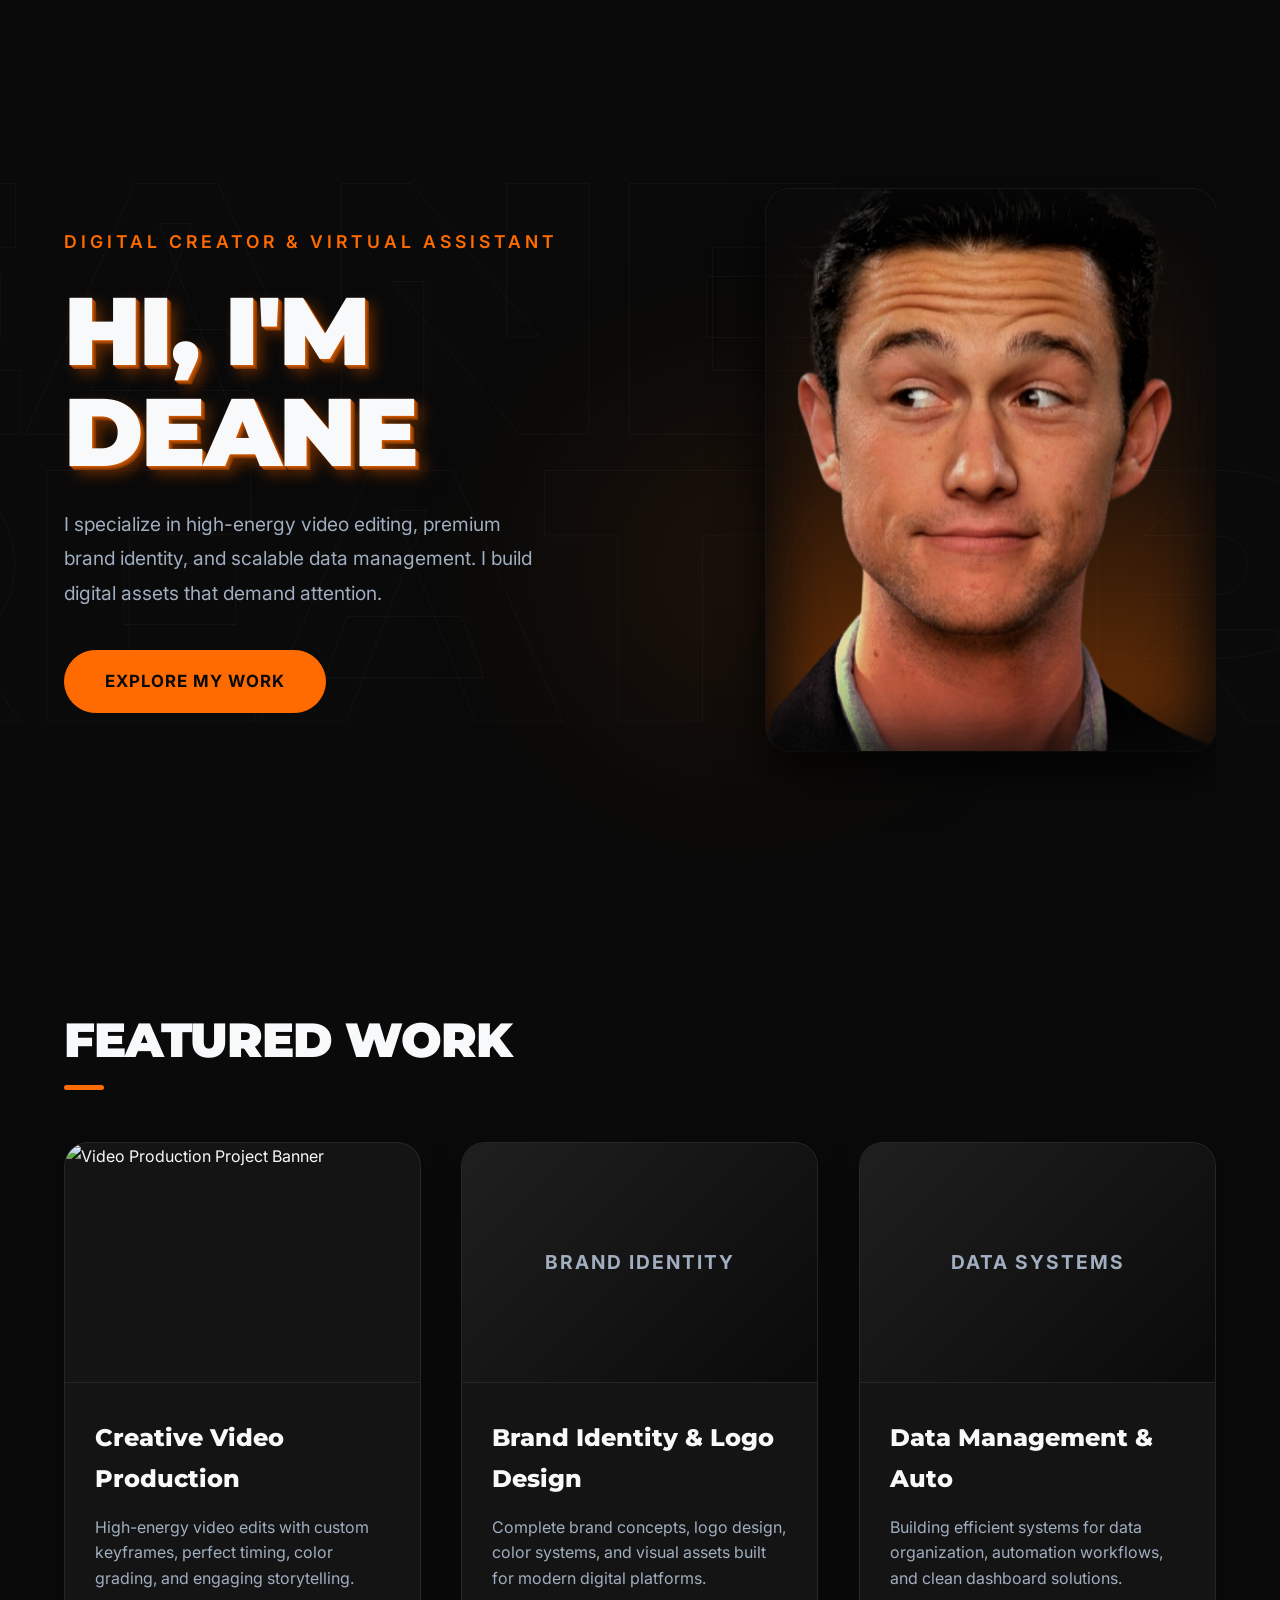
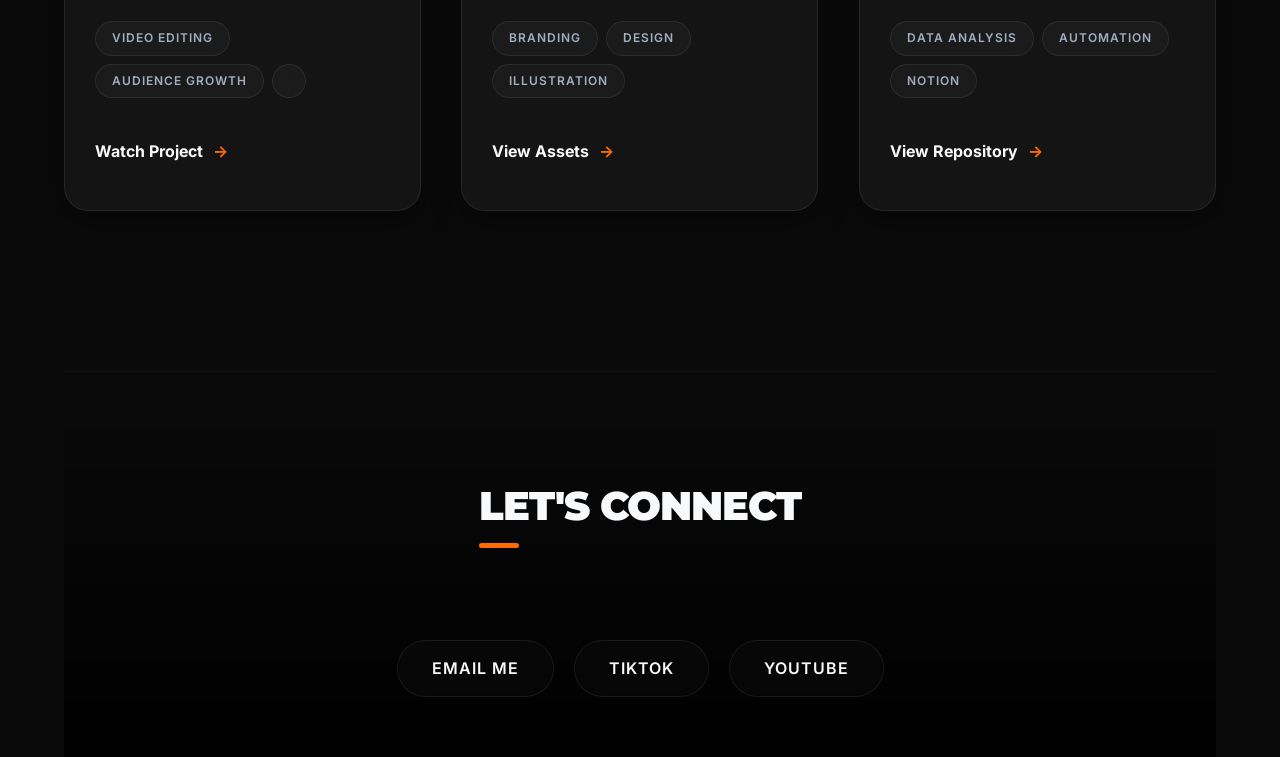
==== index.html @ ba1c204f "Update index.html" ====
<!DOCTYPE html>
<html lang="en" style="scroll-behavior: smooth;">
<head>
    <meta charset="UTF-8">
    <meta name="viewport" content="width=device-width, initial-scale=1.0">
    <meta name="description" content="Deane - Digital Creator & Virtual Assistant specializing in high-energy video editing, premium brand identity, and scalable data management.">
    <meta name="theme-color" content="#0a0a0a">
    
    <title>Deane | Digital Creator</title>
    
    <!-- Preconnect for Performance -->
    <link rel="preconnect" href="https://fonts.googleapis.com">
    <link rel="preconnect" href="https://fonts.gstatic.com" crossorigin>
    <link href="https://fonts.googleapis.com/css2?family=Inter:wght@400;500;600&family=Montserrat:wght@800;900&display=swap" rel="stylesheet">

    <!-- Preload Hero Image -->
    <link rel="preload" as="image" href="samplegg.png">

    <style>
        /* ====================== THEME VARIABLES (60-30-10 Rule) ====================== */
        :root {
            /* 60% Dominant (Deep Rich Blacks) */
            --bg-main: #0a0a0a;
            --card-bg: #141414;
            
            /* 30% Secondary (Whites/Grays for Text and Borders) */
            --text-main: #f8f9fa;
            --text-muted: #a0aec0;
            --border-light: rgba(255, 255, 255, 0.08);
            
            /* 10% Accent (Vibrant Orange) */
            --accent: #ff6b00;
            --accent-glow: rgba(255, 107, 0, 0.4);
            --accent-dim: rgba(255, 107, 0, 0.1);

            /* Hardware-Accelerated Easing Curves */
            --ease-apple: cubic-bezier(0.25, 1, 0.5, 1);
            --ease-bounce: cubic-bezier(0.34, 1.56, 0.64, 1);
        }

        * {
            box-sizing: border-box;
            margin: 0;
            padding: 0;
        }

        body {
            font-family: 'Inter', sans-serif;
            background-color: var(--bg-main);
            color: var(--text-main);
            line-height: 1.7;
            -webkit-font-smoothing: antialiased;
            -moz-osx-font-smoothing: grayscale;
            overflow-x: hidden;
        }

        .container {
            max-width: 1200px;
            margin: 0 auto;
            padding: 0 24px;
        }

        /* Accessibility Focus States */
        :focus-visible {
            outline: 2px solid var(--accent);
            outline-offset: 4px;
            border-radius: 4px;
        }

        /* ====================== HERO SECTION ====================== */
        .hero-section {
            position: relative;
            min-height: 100vh;
            display: flex;
            align-items: center;
            overflow: hidden;
            padding: 100px 0 60px 0;
        }

        /* The Giant Background Lettering */
        .bg-text {
            position: absolute;
            top: 50%;
            right: -5%;
            transform: translateY(-50%);
            font-family: 'Montserrat', sans-serif;
            font-size: 28vw;
            font-weight: 900;
            line-height: 0.8;
            text-transform: uppercase;
            color: transparent;
            -webkit-text-stroke: 1px rgba(255, 255, 255, 0.04);
            z-index: 0;
            pointer-events: none;
            user-select: none;
            white-space: nowrap;
            will-change: transform;
        }

        /* Glowing ambient light behind text */
        .hero-section::after {
            content: '';
            position: absolute;
            top: 30%;
            right: 15%;
            width: 600px;
            height: 600px;
            background: radial-gradient(circle, var(--accent-dim) 0%, transparent 60%);
            filter: blur(80px);
            z-index: 0;
            pointer-events: none;
        }

        .hero-content {
            position: relative;
            z-index: 1;
            display: flex;
            align-items: center;
            justify-content: space-between;
            gap: 60px;
            width: 100%;
        }

        .hero-text {
            flex: 1;
            max-width: 650px;
            animation: slideUpFade 1s var(--ease-apple) forwards;
            opacity: 0;
            transform: translateY(30px);
        }

        .subtitle {
            font-size: 1.1rem;
            color: var(--accent);
            font-weight: 600;
            letter-spacing: 4px;
            text-transform: uppercase;
            margin-bottom: 24px;
            display: block;
        }

        /* Upgraded 3D Orange Header */
        h1 {
            font-family: 'Montserrat', sans-serif;
            font-weight: 900;
            font-size: clamp(3.5rem, 8vw, 6rem);
            color: var(--text-main);
            letter-spacing: -2px;
            line-height: 1.05;
            margin-bottom: 24px;
            text-transform: uppercase;
            text-shadow: 
                1px 1px 0 #cc5500,
                2px 2px 0 #b34b00,
                3px 3px 0 #994000,
                4px 4px 0 #803600,
                8px 8px 15px var(--accent-glow), 
                12px 12px 20px rgba(0, 0, 0, 0.8);
            transition: transform 0.4s var(--ease-bounce), text-shadow 0.4s ease;
            will-change: transform;
        }

        h1:hover {
            transform: translateY(-4px) scale(1.02);
            text-shadow: 
                1px 1px 0 #ff7a1a,
                2px 2px 0 #e66000,
                3px 3px 0 #cc5500,
                4px 4px 0 #b34b00,
                10px 10px 25px var(--accent-glow), 
                15px 15px 25px rgba(0, 0, 0, 0.9);
        }

        .bio {
            color: var(--text-muted);
            font-size: 1.2rem;
            margin-bottom: 40px;
            line-height: 1.8;
            max-width: 90%;
        }

        /* Premium Buttons */
        .btn {
            display: inline-flex;
            align-items: center;
            justify-content: center;
            padding: 16px 40px;
            background-color: var(--accent);
            color: var(--bg-main);
            text-decoration: none;
            border-radius: 50px;
            font-weight: 700;
            font-size: 1.05rem;
            text-transform: uppercase;
            letter-spacing: 1px;
            transition: all 0.4s var(--ease-bounce);
            border: 1px solid var(--accent);
            position: relative;
            overflow: hidden;
            z-index: 1;
        }

        .btn::before {
            content: '';
            position: absolute;
            top: 0; left: 0; width: 100%; height: 100%;
            background-color: var(--text-main);
            transform: scaleX(0);
            transform-origin: right;
            transition: transform 0.4s var(--ease-apple);
            z-index: -1;
        }

        .btn:hover {
            color: var(--bg-main);
            box-shadow: 0 10px 25px var(--accent-glow);
            transform: translateY(-4px);
            border-color: var(--text-main);
        }

        .btn:hover::before {
            transform: scaleX(1);
            transform-origin: left;
        }

        /* ====================== PORTRAIT INTEGRATION ====================== */
        .hero-image-wrapper {
            flex: 1;
            display: flex;
            justify-content: flex-end;
            position: relative;
            animation: slideLeftFade 1s var(--ease-apple) 0.2s forwards;
            opacity: 0;
            transform: translateX(40px);
        }

        .portrait-container {
            width: 100%;
            max-width: 450px;
            aspect-ratio: 4/5;
            position: relative;
            border-radius: 24px;
            overflow: hidden;
            box-shadow: 0 20px 50px rgba(0, 0, 0, 0.8), 0 0 0 1px var(--border-light);
            animation: float 6s ease-in-out infinite;
        }

        .portrait-img {
            width: 100%;
            height: 100%;
            object-fit: cover;
            position: relative;
            z-index: 1;
            filter: contrast(1.15) brightness(0.9) grayscale(20%);
            transition: transform 0.8s var(--ease-apple), filter 0.8s ease;
            will-change: transform, filter;
        }

        /* Cinematic Color Burn */
        .portrait-container::after {
            content: '';
            position: absolute;
            inset: 0;
            background: linear-gradient(to bottom, transparent 0%, var(--accent-dim) 50%, rgba(255, 107, 0, 0.4) 100%);
            mix-blend-mode: color-burn;
            z-index: 2;
            pointer-events: none;
            transition: opacity 0.6s ease;
        }

        /* Edge Vignette */
        .portrait-container::before {
            content: '';
            position: absolute;
            inset: 0;
            box-shadow: inset 0 0 60px 15px var(--bg-main); 
            z-index: 3;
            pointer-events: none;
        }

        .portrait-container:hover .portrait-img {
            transform: scale(1.06); 
            filter: contrast(1.05) brightness(1) grayscale(0%); 
        }

        .portrait-container:hover::after {
            opacity: 0; 
        }

        /* ====================== PORTFOLIO SECTION ====================== */
        .portfolio-section {
            padding: 100px 0;
            position: relative;
            z-index: 2;
        }

        .section-title {
            font-family: 'Montserrat', sans-serif;
            font-size: clamp(2rem, 5vw, 3rem);
            font-weight: 900;
            margin-bottom: 60px;
            color: var(--text-main);
            position: relative;
            display: inline-block;
            text-transform: uppercase;
            letter-spacing: -1px;
        }

        .section-title::after {
            content: '';
            position: absolute;
            bottom: -8px;
            left: 0;
            width: 40px;
            height: 5px;
            background: var(--accent);
            border-radius: 4px;
            transition: width 0.5s var(--ease-bounce), box-shadow 0.3s ease;
        }

        .section-title:hover::after {
            width: 100%;
            box-shadow: 0 0 15px var(--accent-glow);
        }

        .portfolio-grid {
            display: grid;
            grid-template-columns: repeat(auto-fit, minmax(340px, 1fr));
            gap: 40px;
        }

        /* Project Cards */
        .project-card {
            background-color: var(--card-bg);
            border-radius: 24px;
            overflow: hidden;
            box-shadow: 0 10px 30px rgba(0, 0, 0, 0.4);
            transition: transform 0.5s var(--ease-apple), box-shadow 0.5s var(--ease-apple), border-color 0.5s ease;
            display: flex;
            flex-direction: column;
            border: 1px solid var(--border-light);
            position: relative;
            z-index: 1;
            will-change: transform;
        }

        /* Card Glass Sweep */
        .project-card::before {
            content: '';
            position: absolute;
            top: 0;
            left: -150%;
            width: 100%;
            height: 100%;
            background: linear-gradient(120deg, transparent 0%, rgba(255, 255, 255, 0.03) 40%, rgba(255, 255, 255, 0.1) 50%, rgba(255, 255, 255, 0.03) 60%, transparent 100%);
            transition: left 0.8s ease;
            z-index: 4;
            pointer-events: none;
        }

        .project-card:hover {
            transform: translateY(-12px) scale(1.01);
            border-color: rgba(255, 107, 0, 0.5);
            box-shadow: 0 20px 40px rgba(0, 0, 0, 0.6), 0 0 40px var(--accent-dim);
        }

        .project-card:hover::before { left: 150%; }

        .project-image-container {
            position: relative;
            width: 100%;
            height: 240px;
            overflow: hidden;
            border-bottom: 1px solid var(--border-light);
        }

        .project-fallback-img {
            width: 100%;
            height: 100%;
            background: linear-gradient(135deg, #1f1f1f 0%, #0a0a0a 100%);
            display: flex;
            align-items: center;
            justify-content: center;
            color: var(--text-muted);
            font-size: 1.2rem;
            font-weight: 700;
            letter-spacing: 2px;
            transition: transform 0.8s var(--ease-apple);
            will-change: transform;
        }

        .project-card:hover .project-fallback-img {
            transform: scale(1.08) rotate(1deg);
        }

        .project-info {
            padding: 35px 30px;
            flex-grow: 1;
            display: flex;
            flex-direction: column;
            position: relative;
            z-index: 3;
        }

        .project-info h3 {
            font-family: 'Montserrat', sans-serif;
            font-size: 1.5rem;
            font-weight: 800;
            margin-bottom: 15px;
            color: var(--text-main);
            transition: color 0.3s ease;
        }

        .project-card:hover .project-info h3 { color: var(--accent); }

        .project-info p {
            color: var(--text-muted);
            margin-bottom: 30px;
            line-height: 1.6;
            flex-grow: 1;
        }

        /* Premium Glassmorphism Tags */
        .project-tags {
            display: flex;
            flex-wrap: wrap;
            gap: 8px;
            margin-bottom: 30px;
        }

        .project-tag {
            background: rgba(255, 255, 255, 0.03);
            backdrop-filter: blur(10px);
            -webkit-backdrop-filter: blur(10px);
            border: 1px solid var(--border-light);
            color: var(--text-muted);
            font-size: 0.75rem;
            padding: 6px 16px;
            border-radius: 50px;
            font-weight: 600;
            text-transform: uppercase;
            letter-spacing: 1px;
            transition: transform 0.3s var(--ease-bounce), background 0.3s ease, border-color 0.3s ease, color 0.3s ease;
        }

        .project-tag:hover {
            transform: translateY(-2px);
            border-color: var(--accent);
            background: var(--accent-dim);
            color: var(--text-main);
        }

        .project-link {
            color: var(--text-main);
            text-decoration: none;
            font-weight: 700;
            font-size: 1rem;
            display: inline-flex;
            align-items: center;
            gap: 10px;
            align-self: flex-start;
            padding: 10px 0;
            transition: color 0.3s ease, text-shadow 0.3s ease;
        }

        .project-link::after { 
            content: '→'; 
            color: var(--accent);
            transition: transform 0.4s var(--ease-bounce); 
        }
        
        .project-link:hover { 
            color: var(--accent); 
            text-shadow: 0 0 12px var(--accent-glow);
        }
        
        .project-link:hover::after { transform: translateX(8px); }

        /* ====================== FOOTER ====================== */
        .site-footer {
            text-align: center;
            padding: 100px 0 60px 0;
            border-top: 1px solid var(--border-light);
            margin-top: 60px;
            background: linear-gradient(to top, #000000, transparent);
        }

        .contact-links {
            display: flex;
            justify-content: center;
            gap: 20px;
            margin-top: 40px;
            flex-wrap: wrap;
        }

        .contact-btn {
            padding: 14px 34px;
            background: rgba(255, 255, 255, 0.02);
            color: var(--text-main);
            text-decoration: none;
            border: 1px solid var(--border-light);
            border-radius: 50px;
            font-weight: 600;
            text-transform: uppercase;
            letter-spacing: 1px;
            transition: all 0.4s var(--ease-bounce);
            backdrop-filter: blur(5px);
        }

        .contact-btn:hover {
            border-color: var(--accent);
            color: var(--bg-main);
            background: var(--accent);
            transform: translateY(-4px);
            box-shadow: 0 10px 20px var(--accent-glow);
        }

        /* ====================== KEYFRAMES & RESPONSIVE ====================== */
        @keyframes float {
            0%, 100% { transform: translateY(0); }
            50% { transform: translateY(-12px); }
        }

        @keyframes slideUpFade {
            from { opacity: 0; transform: translateY(30px); }
            to { opacity: 1; transform: translateY(0); }
        }

        @keyframes slideLeftFade {
            from { opacity: 0; transform: translateX(40px); }
            to { opacity: 1; transform: translateX(0); }
        }

        @media (max-width: 960px) {
            .hero-content {
                flex-direction: column;
                text-align: center;
                gap: 40px;
            }
            .hero-image-wrapper { justify-content: center; width: 100%; margin-top: 20px; }
            .bg-text { font-size: 35vw; right: 50%; transform: translate(50%, -50%); text-align: center; }
            .hero-text { align-items: center; display: flex; flex-direction: column; }
            .bio { max-width: 100%; }
            .btn { width: 100%; max-width: 300px; }
        }
    </style>
</head>
<body>

    <!-- Decorative Background Text Hidden from Screen Readers -->
    <div class="bg-text" aria-hidden="true">DEANE<br>CREATOR</div>

    <div class="container">
        
        <header class="hero-section">
            <div class="hero-content">
                <div class="hero-text">
                    <span class="subtitle">Digital Creator & Virtual Assistant</span>
                    <h1>Hi, I'm Deane</h1>
                    <p class="bio">I specialize in high-energy video editing, premium brand identity, and scalable data management. I build digital assets that demand attention.</p>
                    <a href="#work" class="btn" aria-label="Explore my featured work">Explore My Work</a>
                </div>
                
                <!-- Hardware-Accelerated Portrait -->
                <div class="hero-image-wrapper">
                    <div class="portrait-container">
                        <!-- Added fetchpriority for instant loading -->
                        <img src="samplegg.png" alt="Deane - Digital Creator Portrait" class="portrait-img" fetchpriority="high" decoding="async">
                    </div>
                </div>
            </div>
        </header>

        <main id="work" class="portfolio-section">
            <h2 class="section-title">Featured Work</h2>
            
            <section class="portfolio-grid" aria-label="Projects Grid">
                
                <article class="project-card">
                    <div class="project-image-container">
                        <img src="my-project-banner.jpg" alt="Video Production Project Banner" class="project-img">
                    </div>
                    <div class="project-info">
                        <h3>Creative Video Production</h3>
                        <p>High-energy video edits with custom keyframes, perfect timing, color grading, and engaging storytelling.</p>
                        <div class="project-tags" aria-label="Technologies used">
                            <span class="project-tag">Video Editing</span>
                            <span class="project-tag">Audience Growth</span>
                            <span class="project-tag"></span>
                        </div>
                        <!-- card 1-->
                        <a href="watchproject.html" class="project-link" aria-label="Watch Video Production Project">Watch Project</a>
                    </div>
                </article>

                <article class="project-card">
                    <div class="project-image-container">
                        <div class="project-fallback-img" aria-hidden="true">BRAND IDENTITY</div>
                    </div>
                    <div class="project-info">
                        <h3>Brand Identity & Logo Design</h3>
                        <p>Complete brand concepts, logo design, color systems, and visual assets built for modern digital platforms.</p>
                        <div class="project-tags" aria-label="Technologies used">
                            <span class="project-tag">Branding</span>
                            <span class="project-tag">Design</span>
                            <span class="project-tag">Illustration</span>
                        </div>
                        <!-- card 2 -->
                        <a href="#" class="project-link" aria-label="View Brand Identity Assets">View Assets</a>
                    </div>
                </article>

                <article class="project-card">
                    <div class="project-image-container">
                        <div class="project-fallback-img" aria-hidden="true">DATA SYSTEMS</div>
                    </div>
                    <div class="project-info">
                        <h3>Data Management & Auto</h3>
                        <p>Building efficient systems for data organization, automation workflows, and clean dashboard solutions.</p>
                        <div class="project-tags" aria-label="Technologies used">
                            <span class="project-tag">Data Analysis</span>
                            <span class="project-tag">Automation</span>
                            <span class="project-tag">Notion</span>
                        </div> 
                        <!-- card 3 -->
                        <a href="#" class="project-link" aria-label="View Data Systems Repository">View Repository</a>
                    </div>
                </article>

            </section>
        </main>

        <footer class="site-footer">
            <h2 class="section-title" style="font-size: clamp(1.8rem, 4vw, 2.5rem);">Let's Connect</h2>
            <nav class="contact-links" aria-label="Footer Navigation">
                <a href="mailto:magdaraogdeane0@gmail.com" class="contact-btn">Email Me</a>
                <a href="https://www.tiktok.com" target="_blank" rel="noopener noreferrer" class="contact-btn">TikTok</a> 
                <a href="https://www.youtube.com" target="_blank" rel="noopener noreferrer" class="contact-btn">YouTube</a>
            </nav>
        </footer>

    </div>
</body>
</html>
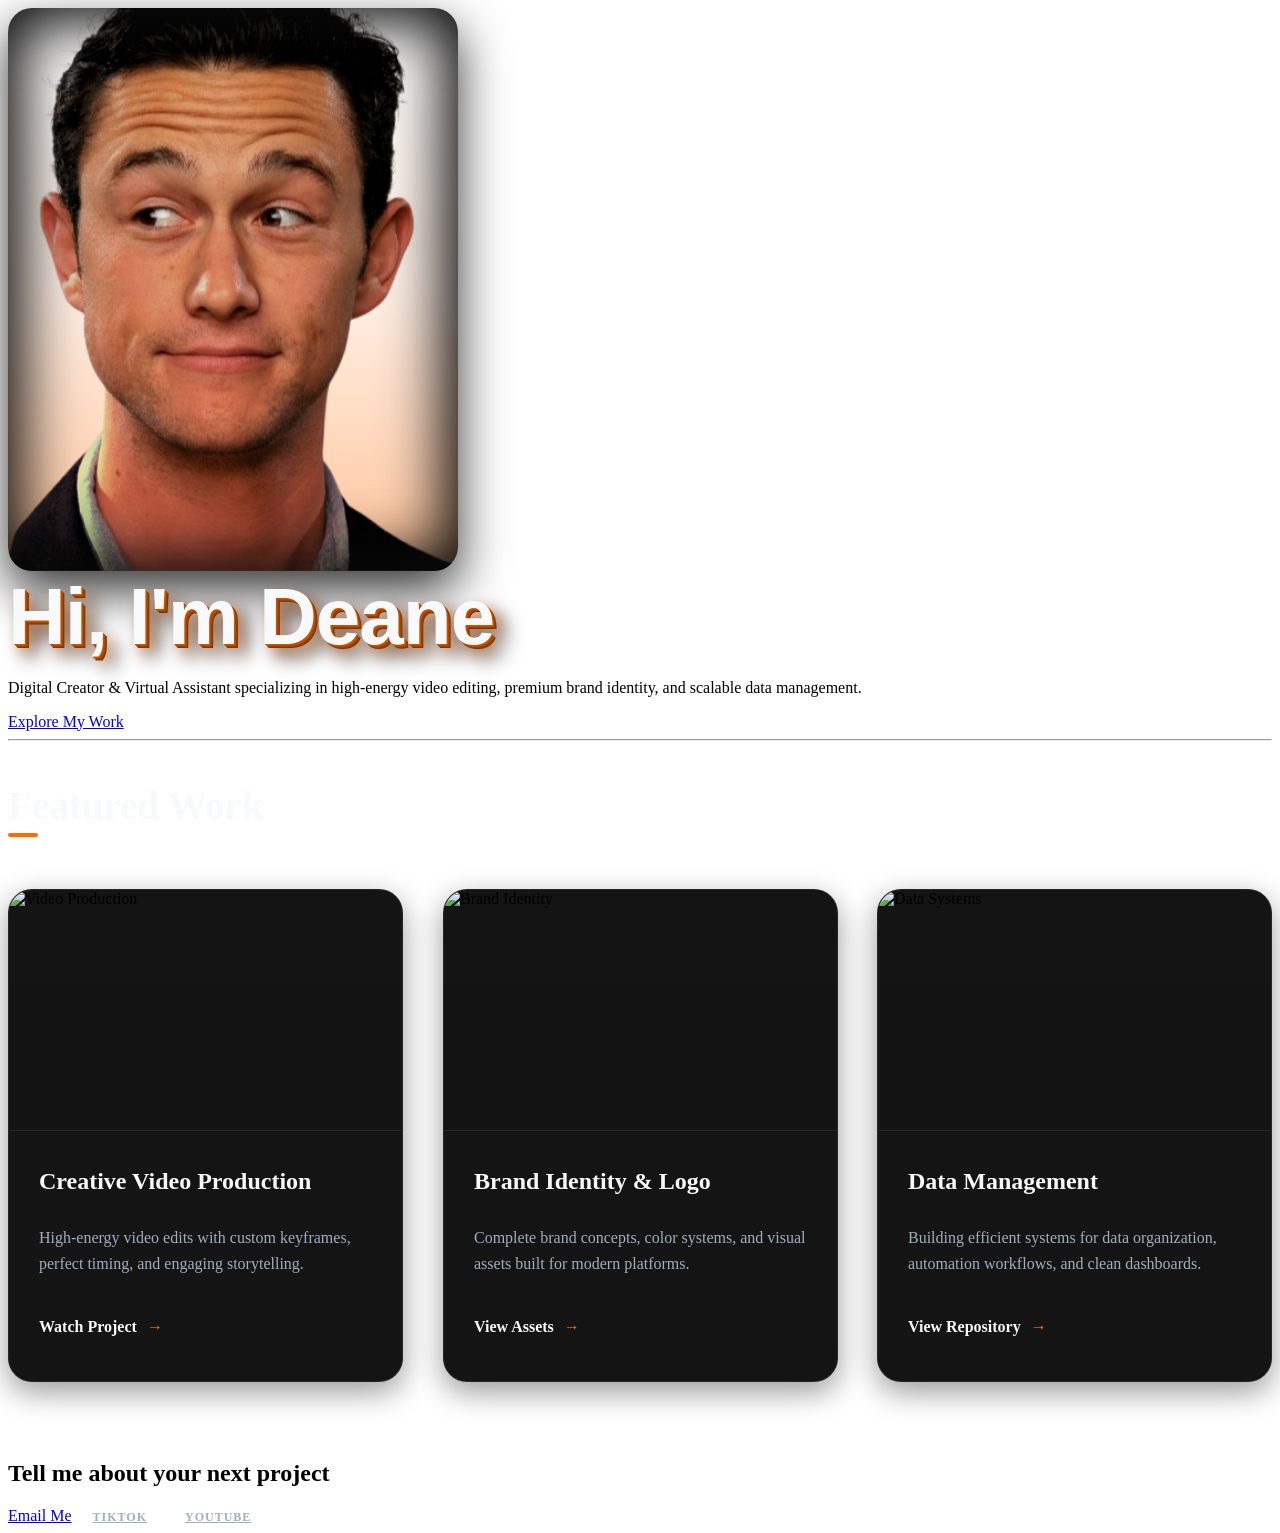
==== commit 70061b29: "Update index.html" ====
--- a/index.html
+++ b/index.html
@@ -3,642 +3,93 @@
 <head>
     <meta charset="UTF-8">
     <meta name="viewport" content="width=device-width, initial-scale=1.0">
-    <meta name="description" content="Deane - Digital Creator & Virtual Assistant specializing in high-energy video editing, premium brand identity, and scalable data management.">
-    <meta name="theme-color" content="#0a0a0a">
-    
+    <meta name="description" content="Deane - Digital Creator & Virtual Assistant">
     <title>Deane | Digital Creator</title>
     
-    <!-- Preconnect for Performance -->
+    <!-- Google Fonts: Inter -->
     <link rel="preconnect" href="https://fonts.googleapis.com">
     <link rel="preconnect" href="https://fonts.gstatic.com" crossorigin>
-    <link href="https://fonts.googleapis.com/css2?family=Inter:wght@400;500;600&family=Montserrat:wght@800;900&display=swap" rel="stylesheet">
+    <link href="https://fonts.googleapis.com/css2?family=Inter:wght@400;600;800&display=swap" rel="stylesheet">
 
-    <!-- Preload Hero Image -->
-    <link rel="preload" as="image" href="samplegg.png">
-
-    <style>
-        /* ====================== THEME VARIABLES (60-30-10 Rule) ====================== */
-        :root {
-            /* 60% Dominant (Deep Rich Blacks) */
-            --bg-main: #0a0a0a;
-            --card-bg: #141414;
-            
-            /* 30% Secondary (Whites/Grays for Text and Borders) */
-            --text-main: #f8f9fa;
-            --text-muted: #a0aec0;
-            --border-light: rgba(255, 255, 255, 0.08);
-            
-            /* 10% Accent (Vibrant Orange) */
-            --accent: #ff6b00;
-            --accent-glow: rgba(255, 107, 0, 0.4);
-            --accent-dim: rgba(255, 107, 0, 0.1);
-
-            /* Hardware-Accelerated Easing Curves */
-            --ease-apple: cubic-bezier(0.25, 1, 0.5, 1);
-            --ease-bounce: cubic-bezier(0.34, 1.56, 0.64, 1);
-        }
-
-        * {
-            box-sizing: border-box;
-            margin: 0;
-            padding: 0;
-        }
-
-        body {
-            font-family: 'Inter', sans-serif;
-            background-color: var(--bg-main);
-            color: var(--text-main);
-            line-height: 1.7;
-            -webkit-font-smoothing: antialiased;
-            -moz-osx-font-smoothing: grayscale;
-            overflow-x: hidden;
-        }
-
-        .container {
-            max-width: 1200px;
-            margin: 0 auto;
-            padding: 0 24px;
-        }
-
-        /* Accessibility Focus States */
-        :focus-visible {
-            outline: 2px solid var(--accent);
-            outline-offset: 4px;
-            border-radius: 4px;
-        }
-
-        /* ====================== HERO SECTION ====================== */
-        .hero-section {
-            position: relative;
-            min-height: 100vh;
-            display: flex;
-            align-items: center;
-            overflow: hidden;
-            padding: 100px 0 60px 0;
-        }
-
-        /* The Giant Background Lettering */
-        .bg-text {
-            position: absolute;
-            top: 50%;
-            right: -5%;
-            transform: translateY(-50%);
-            font-family: 'Montserrat', sans-serif;
-            font-size: 28vw;
-            font-weight: 900;
-            line-height: 0.8;
-            text-transform: uppercase;
-            color: transparent;
-            -webkit-text-stroke: 1px rgba(255, 255, 255, 0.04);
-            z-index: 0;
-            pointer-events: none;
-            user-select: none;
-            white-space: nowrap;
-            will-change: transform;
-        }
-
-        /* Glowing ambient light behind text */
-        .hero-section::after {
-            content: '';
-            position: absolute;
-            top: 30%;
-            right: 15%;
-            width: 600px;
-            height: 600px;
-            background: radial-gradient(circle, var(--accent-dim) 0%, transparent 60%);
-            filter: blur(80px);
-            z-index: 0;
-            pointer-events: none;
-        }
-
-        .hero-content {
-            position: relative;
-            z-index: 1;
-            display: flex;
-            align-items: center;
-            justify-content: space-between;
-            gap: 60px;
-            width: 100%;
-        }
-
-        .hero-text {
-            flex: 1;
-            max-width: 650px;
-            animation: slideUpFade 1s var(--ease-apple) forwards;
-            opacity: 0;
-            transform: translateY(30px);
-        }
-
-        .subtitle {
-            font-size: 1.1rem;
-            color: var(--accent);
-            font-weight: 600;
-            letter-spacing: 4px;
-            text-transform: uppercase;
-            margin-bottom: 24px;
-            display: block;
-        }
-
-        /* Upgraded 3D Orange Header */
-        h1 {
-            font-family: 'Montserrat', sans-serif;
-            font-weight: 900;
-            font-size: clamp(3.5rem, 8vw, 6rem);
-            color: var(--text-main);
-            letter-spacing: -2px;
-            line-height: 1.05;
-            margin-bottom: 24px;
-            text-transform: uppercase;
-            text-shadow: 
-                1px 1px 0 #cc5500,
-                2px 2px 0 #b34b00,
-                3px 3px 0 #994000,
-                4px 4px 0 #803600,
-                8px 8px 15px var(--accent-glow), 
-                12px 12px 20px rgba(0, 0, 0, 0.8);
-            transition: transform 0.4s var(--ease-bounce), text-shadow 0.4s ease;
-            will-change: transform;
-        }
-
-        h1:hover {
-            transform: translateY(-4px) scale(1.02);
-            text-shadow: 
-                1px 1px 0 #ff7a1a,
-                2px 2px 0 #e66000,
-                3px 3px 0 #cc5500,
-                4px 4px 0 #b34b00,
-                10px 10px 25px var(--accent-glow), 
-                15px 15px 25px rgba(0, 0, 0, 0.9);
-        }
-
-        .bio {
-            color: var(--text-muted);
-            font-size: 1.2rem;
-            margin-bottom: 40px;
-            line-height: 1.8;
-            max-width: 90%;
-        }
-
-        /* Premium Buttons */
-        .btn {
-            display: inline-flex;
-            align-items: center;
-            justify-content: center;
-            padding: 16px 40px;
-            background-color: var(--accent);
-            color: var(--bg-main);
-            text-decoration: none;
-            border-radius: 50px;
-            font-weight: 700;
-            font-size: 1.05rem;
-            text-transform: uppercase;
-            letter-spacing: 1px;
-            transition: all 0.4s var(--ease-bounce);
-            border: 1px solid var(--accent);
-            position: relative;
-            overflow: hidden;
-            z-index: 1;
-        }
-
-        .btn::before {
-            content: '';
-            position: absolute;
-            top: 0; left: 0; width: 100%; height: 100%;
-            background-color: var(--text-main);
-            transform: scaleX(0);
-            transform-origin: right;
-            transition: transform 0.4s var(--ease-apple);
-            z-index: -1;
-        }
-
-        .btn:hover {
-            color: var(--bg-main);
-            box-shadow: 0 10px 25px var(--accent-glow);
-            transform: translateY(-4px);
-            border-color: var(--text-main);
-        }
-
-        .btn:hover::before {
-            transform: scaleX(1);
-            transform-origin: left;
-        }
-
-        /* ====================== PORTRAIT INTEGRATION ====================== */
-        .hero-image-wrapper {
-            flex: 1;
-            display: flex;
-            justify-content: flex-end;
-            position: relative;
-            animation: slideLeftFade 1s var(--ease-apple) 0.2s forwards;
-            opacity: 0;
-            transform: translateX(40px);
-        }
-
-        .portrait-container {
-            width: 100%;
-            max-width: 450px;
-            aspect-ratio: 4/5;
-            position: relative;
-            border-radius: 24px;
-            overflow: hidden;
-            box-shadow: 0 20px 50px rgba(0, 0, 0, 0.8), 0 0 0 1px var(--border-light);
-            animation: float 6s ease-in-out infinite;
-        }
-
-        .portrait-img {
-            width: 100%;
-            height: 100%;
-            object-fit: cover;
-            position: relative;
-            z-index: 1;
-            filter: contrast(1.15) brightness(0.9) grayscale(20%);
-            transition: transform 0.8s var(--ease-apple), filter 0.8s ease;
-            will-change: transform, filter;
-        }
-
-        /* Cinematic Color Burn */
-        .portrait-container::after {
-            content: '';
-            position: absolute;
-            inset: 0;
-            background: linear-gradient(to bottom, transparent 0%, var(--accent-dim) 50%, rgba(255, 107, 0, 0.4) 100%);
-            mix-blend-mode: color-burn;
-            z-index: 2;
-            pointer-events: none;
-            transition: opacity 0.6s ease;
-        }
-
-        /* Edge Vignette */
-        .portrait-container::before {
-            content: '';
-            position: absolute;
-            inset: 0;
-            box-shadow: inset 0 0 60px 15px var(--bg-main); 
-            z-index: 3;
-            pointer-events: none;
-        }
-
-        .portrait-container:hover .portrait-img {
-            transform: scale(1.06); 
-            filter: contrast(1.05) brightness(1) grayscale(0%); 
-        }
-
-        .portrait-container:hover::after {
-            opacity: 0; 
-        }
-
-        /* ====================== PORTFOLIO SECTION ====================== */
-        .portfolio-section {
-            padding: 100px 0;
-            position: relative;
-            z-index: 2;
-        }
-
-        .section-title {
-            font-family: 'Montserrat', sans-serif;
-            font-size: clamp(2rem, 5vw, 3rem);
-            font-weight: 900;
-            margin-bottom: 60px;
-            color: var(--text-main);
-            position: relative;
-            display: inline-block;
-            text-transform: uppercase;
-            letter-spacing: -1px;
-        }
-
-        .section-title::after {
-            content: '';
-            position: absolute;
-            bottom: -8px;
-            left: 0;
-            width: 40px;
-            height: 5px;
-            background: var(--accent);
-            border-radius: 4px;
-            transition: width 0.5s var(--ease-bounce), box-shadow 0.3s ease;
-        }
-
-        .section-title:hover::after {
-            width: 100%;
-            box-shadow: 0 0 15px var(--accent-glow);
-        }
-
-        .portfolio-grid {
-            display: grid;
-            grid-template-columns: repeat(auto-fit, minmax(340px, 1fr));
-            gap: 40px;
-        }
-
-        /* Project Cards */
-        .project-card {
-            background-color: var(--card-bg);
-            border-radius: 24px;
-            overflow: hidden;
-            box-shadow: 0 10px 30px rgba(0, 0, 0, 0.4);
-            transition: transform 0.5s var(--ease-apple), box-shadow 0.5s var(--ease-apple), border-color 0.5s ease;
-            display: flex;
-            flex-direction: column;
-            border: 1px solid var(--border-light);
-            position: relative;
-            z-index: 1;
-            will-change: transform;
-        }
-
-        /* Card Glass Sweep */
-        .project-card::before {
-            content: '';
-            position: absolute;
-            top: 0;
-            left: -150%;
-            width: 100%;
-            height: 100%;
-            background: linear-gradient(120deg, transparent 0%, rgba(255, 255, 255, 0.03) 40%, rgba(255, 255, 255, 0.1) 50%, rgba(255, 255, 255, 0.03) 60%, transparent 100%);
-            transition: left 0.8s ease;
-            z-index: 4;
-            pointer-events: none;
-        }
-
-        .project-card:hover {
-            transform: translateY(-12px) scale(1.01);
-            border-color: rgba(255, 107, 0, 0.5);
-            box-shadow: 0 20px 40px rgba(0, 0, 0, 0.6), 0 0 40px var(--accent-dim);
-        }
-
-        .project-card:hover::before { left: 150%; }
-
-        .project-image-container {
-            position: relative;
-            width: 100%;
-            height: 240px;
-            overflow: hidden;
-            border-bottom: 1px solid var(--border-light);
-        }
-
-        .project-fallback-img {
-            width: 100%;
-            height: 100%;
-            background: linear-gradient(135deg, #1f1f1f 0%, #0a0a0a 100%);
-            display: flex;
-            align-items: center;
-            justify-content: center;
-            color: var(--text-muted);
-            font-size: 1.2rem;
-            font-weight: 700;
-            letter-spacing: 2px;
-            transition: transform 0.8s var(--ease-apple);
-            will-change: transform;
-        }
-
-        .project-card:hover .project-fallback-img {
-            transform: scale(1.08) rotate(1deg);
-        }
-
-        .project-info {
-            padding: 35px 30px;
-            flex-grow: 1;
-            display: flex;
-            flex-direction: column;
-            position: relative;
-            z-index: 3;
-        }
-
-        .project-info h3 {
-            font-family: 'Montserrat', sans-serif;
-            font-size: 1.5rem;
-            font-weight: 800;
-            margin-bottom: 15px;
-            color: var(--text-main);
-            transition: color 0.3s ease;
-        }
-
-        .project-card:hover .project-info h3 { color: var(--accent); }
-
-        .project-info p {
-            color: var(--text-muted);
-            margin-bottom: 30px;
-            line-height: 1.6;
-            flex-grow: 1;
-        }
-
-        /* Premium Glassmorphism Tags */
-        .project-tags {
-            display: flex;
-            flex-wrap: wrap;
-            gap: 8px;
-            margin-bottom: 30px;
-        }
-
-        .project-tag {
-            background: rgba(255, 255, 255, 0.03);
-            backdrop-filter: blur(10px);
-            -webkit-backdrop-filter: blur(10px);
-            border: 1px solid var(--border-light);
-            color: var(--text-muted);
-            font-size: 0.75rem;
-            padding: 6px 16px;
-            border-radius: 50px;
-            font-weight: 600;
-            text-transform: uppercase;
-            letter-spacing: 1px;
-            transition: transform 0.3s var(--ease-bounce), background 0.3s ease, border-color 0.3s ease, color 0.3s ease;
-        }
-
-        .project-tag:hover {
-            transform: translateY(-2px);
-            border-color: var(--accent);
-            background: var(--accent-dim);
-            color: var(--text-main);
-        }
-
-        .project-link {
-            color: var(--text-main);
-            text-decoration: none;
-            font-weight: 700;
-            font-size: 1rem;
-            display: inline-flex;
-            align-items: center;
-            gap: 10px;
-            align-self: flex-start;
-            padding: 10px 0;
-            transition: color 0.3s ease, text-shadow 0.3s ease;
-        }
-
-        .project-link::after { 
-            content: '→'; 
-            color: var(--accent);
-            transition: transform 0.4s var(--ease-bounce); 
-        }
-        
-        .project-link:hover { 
-            color: var(--accent); 
-            text-shadow: 0 0 12px var(--accent-glow);
-        }
-        
-        .project-link:hover::after { transform: translateX(8px); }
-
-        /* ====================== FOOTER ====================== */
-        .site-footer {
-            text-align: center;
-            padding: 100px 0 60px 0;
-            border-top: 1px solid var(--border-light);
-            margin-top: 60px;
-            background: linear-gradient(to top, #000000, transparent);
-        }
-
-        .contact-links {
-            display: flex;
-            justify-content: center;
-            gap: 20px;
-            margin-top: 40px;
-            flex-wrap: wrap;
-        }
-
-        .contact-btn {
-            padding: 14px 34px;
-            background: rgba(255, 255, 255, 0.02);
-            color: var(--text-main);
-            text-decoration: none;
-            border: 1px solid var(--border-light);
-            border-radius: 50px;
-            font-weight: 600;
-            text-transform: uppercase;
-            letter-spacing: 1px;
-            transition: all 0.4s var(--ease-bounce);
-            backdrop-filter: blur(5px);
-        }
-
-        .contact-btn:hover {
-            border-color: var(--accent);
-            color: var(--bg-main);
-            background: var(--accent);
-            transform: translateY(-4px);
-            box-shadow: 0 10px 20px var(--accent-glow);
-        }
-
-        /* ====================== KEYFRAMES & RESPONSIVE ====================== */
-        @keyframes float {
-            0%, 100% { transform: translateY(0); }
-            50% { transform: translateY(-12px); }
-        }
-
-        @keyframes slideUpFade {
-            from { opacity: 0; transform: translateY(30px); }
-            to { opacity: 1; transform: translateY(0); }
-        }
-
-        @keyframes slideLeftFade {
-            from { opacity: 0; transform: translateX(40px); }
-            to { opacity: 1; transform: translateX(0); }
-        }
-
-        @media (max-width: 960px) {
-            .hero-content {
-                flex-direction: column;
-                text-align: center;
-                gap: 40px;
-            }
-            .hero-image-wrapper { justify-content: center; width: 100%; margin-top: 20px; }
-            .bg-text { font-size: 35vw; right: 50%; transform: translate(50%, -50%); text-align: center; }
-            .hero-text { align-items: center; display: flex; flex-direction: column; }
-            .bio { max-width: 100%; }
-            .btn { width: 100%; max-width: 300px; }
-        }
-    </style>
+    <!-- Linking your external CSS file -->
+    <link rel="stylesheet" href="style.css">
 </head>
 <body>
 
-    <!-- Decorative Background Text Hidden from Screen Readers -->
-    <div class="bg-text" aria-hidden="true">DEANE<br>CREATOR</div>
-
-    <div class="container">
+    <!-- Main White Canvas Block -->
+    <div class="container-block">
         
+        <!-- Center-Aligned Hero Section -->
         <header class="hero-section">
-            <div class="hero-content">
-                <div class="hero-text">
-                    <span class="subtitle">Digital Creator & Virtual Assistant</span>
-                    <h1>Hi, I'm Deane</h1>
-                    <p class="bio">I specialize in high-energy video editing, premium brand identity, and scalable data management. I build digital assets that demand attention.</p>
-                    <a href="#work" class="btn" aria-label="Explore my featured work">Explore My Work</a>
-                </div>
-                
-                <!-- Hardware-Accelerated Portrait -->
-                <div class="hero-image-wrapper">
-                    <div class="portrait-container">
-                        <!-- Added fetchpriority for instant loading -->
-                        <img src="samplegg.png" alt="Deane - Digital Creator Portrait" class="portrait-img" fetchpriority="high" decoding="async">
-                    </div>
-                </div>
+            <div class="portrait-container">
+                <img src="samplegg.png" alt="Deane Portrait" class="portrait-img">
             </div>
+            
+            <h1>Hi, I'm Deane</h1>
+            <p class="bio">Digital Creator & Virtual Assistant specializing in high-energy video editing, premium brand identity, and scalable data management.</p>
+            
+            <a href="#work" class="btn-primary">Explore My Work</a>
         </header>
 
-        <main id="work" class="portfolio-section">
+        <!-- Spacer Divider -->
+        <hr class="minimal-divider">
+
+        <!-- Portfolio Grid Section -->
+        <section id="work" class="portfolio-section">
             <h2 class="section-title">Featured Work</h2>
             
-            <section class="portfolio-grid" aria-label="Projects Grid">
+            <div class="portfolio-grid">
                 
+                <!-- Project 1 -->
                 <article class="project-card">
                     <div class="project-image-container">
-                        <img src="my-project-banner.jpg" alt="Video Production Project Banner" class="project-img">
+                        <img src="my-project-banner.jpg" alt="Video Production" class="project-img">
                     </div>
                     <div class="project-info">
                         <h3>Creative Video Production</h3>
-                        <p>High-energy video edits with custom keyframes, perfect timing, color grading, and engaging storytelling.</p>
-                        <div class="project-tags" aria-label="Technologies used">
-                            <span class="project-tag">Video Editing</span>
-                            <span class="project-tag">Audience Growth</span>
-                            <span class="project-tag"></span>
-                        </div>
-                        <!-- card 1-->
-                        <a href="watchproject.html" class="project-link" aria-label="Watch Video Production Project">Watch Project</a>
+                        <p>High-energy video edits with custom keyframes, perfect timing, and engaging storytelling.</p>
+                        <a href="watchproject.html" class="project-link">Watch Project</a>
                     </div>
                 </article>
 
+                <!-- Project 2 -->
                 <article class="project-card">
                     <div class="project-image-container">
-                        <div class="project-fallback-img" aria-hidden="true">BRAND IDENTITY</div>
+                        <img src="brand-banner.jpg" alt="Brand Identity" class="project-img">
                     </div>
                     <div class="project-info">
-                        <h3>Brand Identity & Logo Design</h3>
-                        <p>Complete brand concepts, logo design, color systems, and visual assets built for modern digital platforms.</p>
-                        <div class="project-tags" aria-label="Technologies used">
-                            <span class="project-tag">Branding</span>
-                            <span class="project-tag">Design</span>
-                            <span class="project-tag">Illustration</span>
-                        </div>
-                        <!-- card 2 -->
-                        <a href="#" class="project-link" aria-label="View Brand Identity Assets">View Assets</a>
+                        <h3>Brand Identity & Logo</h3>
+                        <p>Complete brand concepts, color systems, and visual assets built for modern platforms.</p>
+                        <a href="#" class="project-link">View Assets</a>
                     </div>
                 </article>
 
+                <!-- Project 3 -->
                 <article class="project-card">
                     <div class="project-image-container">
-                        <div class="project-fallback-img" aria-hidden="true">DATA SYSTEMS</div>
+                        <img src="data-banner.jpg" alt="Data Systems" class="project-img">
                     </div>
                     <div class="project-info">
-                        <h3>Data Management & Auto</h3>
-                        <p>Building efficient systems for data organization, automation workflows, and clean dashboard solutions.</p>
-                        <div class="project-tags" aria-label="Technologies used">
-                            <span class="project-tag">Data Analysis</span>
-                            <span class="project-tag">Automation</span>
-                            <span class="project-tag">Notion</span>
-                        </div> 
-                        <!-- card 3 -->
-                        <a href="#" class="project-link" aria-label="View Data Systems Repository">View Repository</a>
+                        <h3>Data Management</h3>
+                        <p>Building efficient systems for data organization, automation workflows, and clean dashboards.</p>
+                        <a href="#" class="project-link">View Repository</a>
                     </div>
                 </article>
 
-            </section>
-        </main>
+            </div>
+        </section>
 
-        <footer class="site-footer">
-            <h2 class="section-title" style="font-size: clamp(1.8rem, 4vw, 2.5rem);">Let's Connect</h2>
-            <nav class="contact-links" aria-label="Footer Navigation">
-                <a href="mailto:magdaraogdeane0@gmail.com" class="contact-btn">Email Me</a>
-                <a href="https://www.tiktok.com" target="_blank" rel="noopener noreferrer" class="contact-btn">TikTok</a> 
-                <a href="https://www.youtube.com" target="_blank" rel="noopener noreferrer" class="contact-btn">YouTube</a>
-            </nav>
-        </footer>
+    </div> <!-- End Container Block -->
 
-    </div>
+    <!-- Minimalist Footer -->
+    <footer class="site-footer">
+        <h2>Tell me about your next project</h2>
+        <nav class="contact-links">
+            <a href="mailto:magdaraogdeane0@gmail.com" class="btn-primary">Email Me</a>
+            <a href="https://www.tiktok.com" target="_blank" class="project-tag">TikTok</a> 
+            <a href="https://www.youtube.com" target="_blank" class="project-tag">YouTube</a>
+        </nav>
+    </footer>
+
 </body>
 </html>
--- a/style.css
+++ b/style.css
@@ -0,0 +1,347 @@
+/* ====================== THEME VARIABLES (60-30-10 Rule) ====================== */
+:root {
+    /* 60% Dominant (Deep Rich Blacks) */
+    --bg-main: #0a0a0a;
+    --card-bg: #141414;
+    
+    /* 30% Secondary (Whites/Grays for Text and Borders) */
+    --text-main: #f8f9fa;
+    --text-muted: #a0aec0;
+    --border-light: rgba(255, 255, 255, 0.08);
+    
+    /* 10% Accent (Vibrant Orange) */
+    --accent: #ff6b00;
+    --accent-glow: rgba(255, 107, 0, 0.4);
+    --accent-dim: rgba(255, 107, 0, 0.1);
+
+    /* Easing Variables for consistency */
+    --ease-apple: cubic-bezier(0.25, 1, 0.5, 1);
+    --ease-bounce: cubic-bezier(0.34, 1.56, 0.64, 1);
+}
+
+/* ====================== TYPOGRAPHY ====================== */
+h1 {
+    font-family: 'Montserrat', sans-serif;
+    font-weight: 900;
+    font-size: clamp(3rem, 8vw, 5rem);
+    color: var(--text-main); /* Changed to white so the orange shadow pops more */
+    letter-spacing: -1px;
+    margin: 0;
+    /* 3D Shadow refined for a cleaner extrusion */
+    text-shadow: 
+        1px 1px 0 #cc5500,
+        2px 2px 0 #b34b00,
+        3px 3px 0 #994000,
+        4px 4px 0 #803600,
+        8px 8px 15px var(--accent-glow), 
+        12px 12px 20px rgba(0, 0, 0, 0.8);
+    transition: transform 0.4s var(--ease-bounce), text-shadow 0.4s ease;
+    /* Hardware acceleration for smooth scaling */
+    will-change: transform; 
+}
+
+h1:hover {
+    transform: translateY(-4px) scale(1.02);
+    text-shadow: 
+        1px 1px 0 #ff7a1a,
+        2px 2px 0 #e66000,
+        3px 3px 0 #cc5500,
+        4px 4px 0 #b34b00,
+        10px 10px 25px var(--accent-glow), 
+        15px 15px 25px rgba(0, 0, 0, 0.9);
+}
+
+/* ====================== PORTRAIT INTEGRATION ====================== */
+.portrait-container {
+    width: 100%;
+    max-width: 450px;
+    aspect-ratio: 4/5;
+    position: relative;
+    border-radius: 24px; /* Slightly rounder, modern feel */
+    overflow: hidden;
+    /* Subtle ambient glow behind the portrait */
+    box-shadow: 0 20px 50px rgba(0, 0, 0, 0.8), 0 0 0 1px var(--border-light);
+    animation: float 6s ease-in-out infinite; /* New: Idle floating animation */
+}
+
+/* Keyframe for subtle floating */
+@keyframes float {
+    0%, 100% { transform: translateY(0); }
+    50% { transform: translateY(-10px); }
+}
+
+.portrait-img {
+    width: 100%;
+    height: 100%;
+    object-fit: cover;
+    position: relative;
+    z-index: 1;
+    filter: contrast(1.15) brightness(0.9) grayscale(20%);
+    transition: transform 0.8s var(--ease-apple), filter 0.8s ease;
+    will-change: transform, filter;
+}
+
+/* The Orange Cinematic Overlay */
+.portrait-container::after {
+    content: '';
+    position: absolute;
+    inset: 0;
+    background: linear-gradient(to bottom, transparent 0%, var(--accent-dim) 50%, rgba(255, 107, 0, 0.4) 100%);
+    mix-blend-mode: color-burn; /* Changed to color-burn for richer, deeper contrast */
+    z-index: 2;
+    pointer-events: none;
+    transition: opacity 0.6s ease;
+}
+
+/* Edge Fading (Vignette) */
+.portrait-container::before {
+    content: '';
+    position: absolute;
+    inset: 0;
+    box-shadow: inset 0 0 60px 15px var(--bg-main); 
+    z-index: 3;
+    pointer-events: none;
+}
+
+.portrait-container:hover .portrait-img {
+    transform: scale(1.06); 
+    filter: contrast(1.05) brightness(1) grayscale(0%); 
+}
+
+.portrait-container:hover::after {
+    opacity: 0; /* Fully reveals the natural image on hover */
+}
+
+/* ====================== PORTFOLIO SECTION ====================== */
+.section-title {
+    font-size: clamp(1.8rem, 4vw, 2.5rem);
+    font-weight: 800;
+    margin-bottom: 60px;
+    color: var(--text-main);
+    position: relative;
+    display: inline-block;
+    letter-spacing: -0.5px;
+}
+
+.section-title::after {
+    content: '';
+    position: absolute;
+    bottom: -8px;
+    left: 0;
+    width: 30px;
+    height: 4px;
+    background: var(--accent); 
+    border-radius: 4px;
+    transition: width 0.5s var(--ease-bounce);
+}
+
+.section-title:hover::after {
+    width: 100%; 
+    box-shadow: 0 0 10px var(--accent-glow); /* Glows when expanded */
+}
+
+/* ====================== PORTFOLIO GRID ====================== */
+.portfolio-grid {
+    display: grid;
+    grid-template-columns: repeat(auto-fill, minmax(340px, 1fr));
+    gap: 40px; 
+    margin-bottom: 80px;
+}
+
+/* ====================== PROJECT CARD ====================== */
+.project-card {
+    background-color: var(--card-bg);
+    border-radius: 24px; 
+    overflow: hidden;
+    box-shadow: 0 10px 30px rgba(0, 0, 0, 0.4);
+    /* Replaced 'all' with specific properties for 60fps performance */
+    transition: transform 0.5s var(--ease-apple), box-shadow 0.5s var(--ease-apple), border-color 0.5s ease;
+    display: flex;
+    flex-direction: column;
+    height: 100%;
+    position: relative;
+    border: 1px solid var(--border-light);
+    z-index: 1;
+    will-change: transform;
+}
+
+/* The Sweep Shine Effect (Refined to look like glass reflection) */
+.project-card::before {
+    content: '';
+    position: absolute;
+    top: 0;
+    left: -150%;
+    width: 100%;
+    height: 100%;
+    background: linear-gradient(
+        120deg,
+        transparent 0%,
+        rgba(255, 255, 255, 0.03) 40%,
+        rgba(255, 255, 255, 0.1) 50%,
+        rgba(255, 255, 255, 0.03) 60%,
+        transparent 100%
+    );
+    transition: left 0.8s ease;
+    z-index: 4;
+    pointer-events: none;
+}
+
+.project-card:hover {
+    transform: translateY(-12px) scale(1.01);
+    border-color: rgba(255, 107, 0, 0.5);
+    box-shadow: 
+        0 20px 40px rgba(0, 0, 0, 0.6),
+        0 0 40px var(--accent-dim); /* Soft orange aura */
+}
+
+.project-card:hover::before {
+    left: 150%; 
+}
+
+/* Image Container */
+.project-image-container {
+    position: relative;
+    width: 100%;
+    height: 240px; 
+    overflow: hidden;
+    border-bottom: 1px solid var(--border-light);
+}
+
+.project-image {
+    width: 100%;
+    height: 100%;
+    object-fit: cover;
+    transition: transform 0.8s var(--ease-apple);
+    will-change: transform;
+}
+
+.project-card:hover .project-image {
+    transform: scale(1.08); 
+}
+
+/* Cinematic Overlay */
+.project-image-container::after {
+    content: '';
+    position: absolute;
+    inset: 0;
+    background: linear-gradient(to bottom, transparent 40%, var(--card-bg) 100%);
+    opacity: 0.9; 
+    transition: opacity 0.5s ease;
+    z-index: 1;
+}
+
+.project-card:hover .project-image-container::after {
+    opacity: 0.4; 
+}
+
+/* Project Info */
+.project-info {
+    padding: 35px 30px; 
+    flex-grow: 1;
+    display: flex;
+    flex-direction: column;
+    position: relative;
+    z-index: 3;
+}
+
+.project-info h3 {
+    margin: 0 0 12px 0;
+    font-size: 1.5rem;
+    font-weight: 800;
+    color: var(--text-main);
+    line-height: 1.3;
+    transition: color 0.3s ease;
+}
+
+.project-card:hover .project-info h3 {
+    color: var(--accent); 
+}
+
+.project-info p {
+    color: var(--text-muted);
+    font-size: 1rem;
+    line-height: 1.6; 
+    margin-bottom: 30px;
+    flex-grow: 1;
+}
+
+/* Premium Glassmorphism Tags */
+.project-tags {
+    display: flex;
+    flex-wrap: wrap;
+    gap: 8px;
+    margin-bottom: 30px;
+}
+
+.project-tag {
+    background: rgba(255, 255, 255, 0.03); 
+    backdrop-filter: blur(10px);
+    -webkit-backdrop-filter: blur(10px);
+    border: 1px solid var(--border-light); 
+    color: var(--text-muted);
+    font-size: 0.75rem;
+    padding: 6px 16px;
+    border-radius: 50px; /* Perfect pill shape */
+    font-weight: 600;
+    letter-spacing: 1px;
+    text-transform: uppercase;
+    transition: transform 0.3s var(--ease-bounce), background 0.3s ease, border-color 0.3s ease, color 0.3s ease;
+}
+
+.project-tag:hover {
+    transform: translateY(-2px);
+    border-color: var(--accent); 
+    background: var(--accent-dim); 
+    color: var(--text-main);
+}
+
+/* Link Button */
+.project-link {
+    color: var(--text-main); /* Starts white, turns orange on hover */
+    text-decoration: none;
+    font-weight: 700;
+    font-size: 1rem;
+    display: inline-flex;
+    align-items: center;
+    gap: 10px;
+    align-self: flex-start;
+    padding: 10px 0;
+    transition: color 0.3s ease, text-shadow 0.3s ease;
+}
+
+.project-link::after {
+    content: '→';
+    color: var(--accent);
+    transition: transform 0.4s var(--ease-bounce);
+}
+
+.project-link:hover {
+    color: var(--accent);
+    text-shadow: 0 0 12px var(--accent-glow); 
+}
+
+.project-link:hover::after {
+    transform: translateX(8px);
+}
+
+/* Accessibility Focus States */
+.project-link:focus-visible, 
+.project-card:focus-visible {
+    outline: 2px solid var(--accent);
+    outline-offset: 6px;
+    border-radius: 24px;
+}
+
+/* Styles for the new project image */
+.project-img {
+    width: 100%;
+    height: 100%;
+    object-fit: cover; /* Ensures the image fills the box without stretching */
+    transition: transform 0.8s var(--ease-apple);
+    will-change: transform;
+}
+
+/* Keeps the smooth zoom and tilt effect on hover */
+.project-card:hover .project-img {
+    transform: scale(1.08) rotate(1deg);
+}
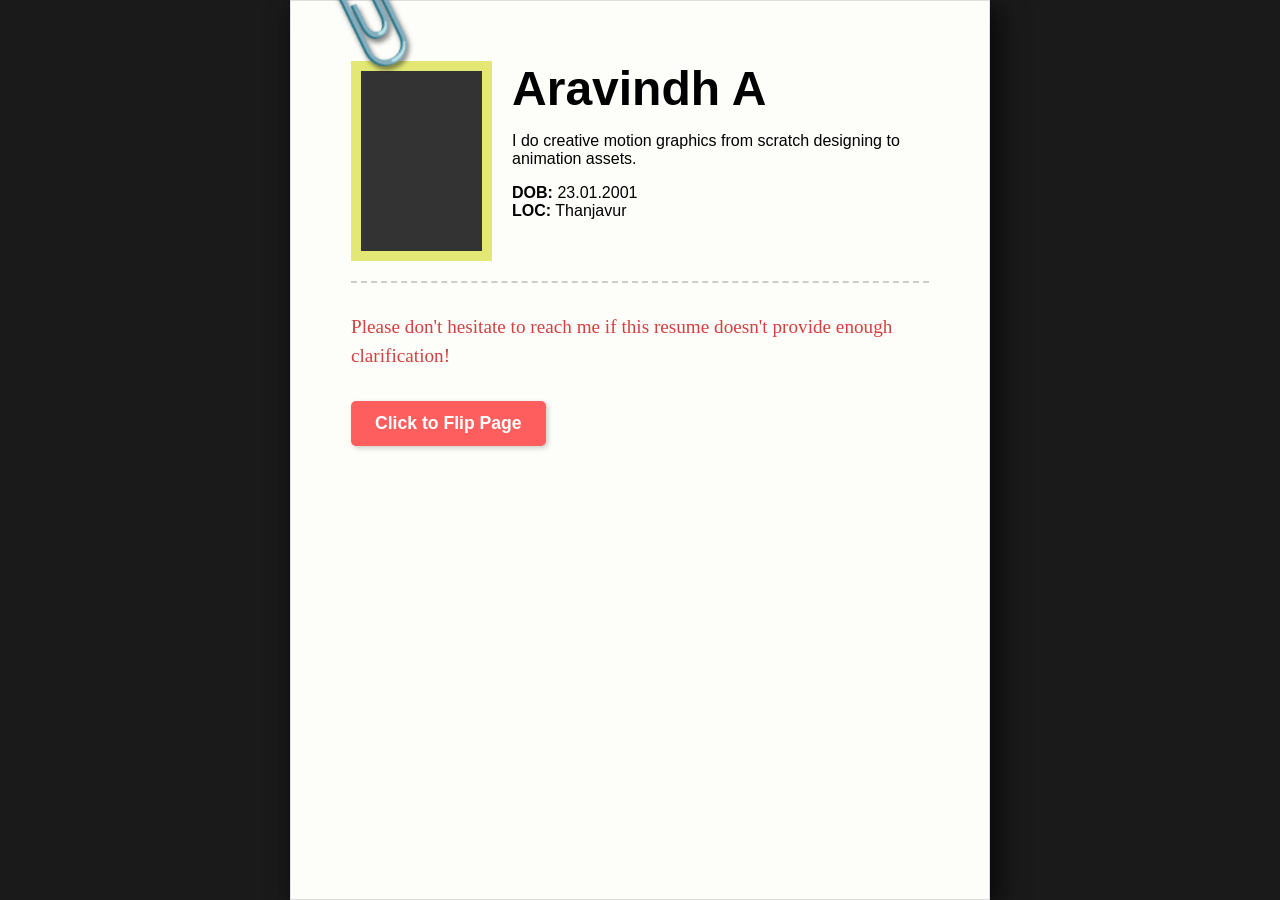
==== commit 0906eb8d: "Update index.html" ====
--- a/index.html
+++ b/index.html
@@ -1,95 +1,204 @@
 <!DOCTYPE html>
-<html lang="en" style="scroll-behavior: smooth;">
+<html lang="en">
 <head>
     <meta charset="UTF-8">
     <meta name="viewport" content="width=device-width, initial-scale=1.0">
-    <meta name="description" content="Deane - Digital Creator & Virtual Assistant">
-    <title>Deane | Digital Creator</title>
-    
-    <!-- Google Fonts: Inter -->
-    <link rel="preconnect" href="https://fonts.googleapis.com">
-    <link rel="preconnect" href="https://fonts.gstatic.com" crossorigin>
-    <link href="https://fonts.googleapis.com/css2?family=Inter:wght@400;600;800&display=swap" rel="stylesheet">
-
-    <!-- Linking your external CSS file -->
-    <link rel="stylesheet" href="style.css">
+    <title>Interactive Paperclip Resume</title>
+    <style>
+        /* Base styling for the "desk" background */
+        body {
+            background-color: #1a1a1a;
+            display: flex;
+            justify-content: center;
+            align-items: center;
+            min-height: 100vh;
+            margin: 0;
+            font-family: 'Segoe UI', Tahoma, Geneva, Verdana, sans-serif;
+        }
+
+        /* The main wrapper that sets the 3D perspective */
+        .document-wrapper {
+            position: relative;
+            width: 700px;
+            height: 900px;
+            perspective: 2000px; /* Gives the 3D flip depth */
+        }
+
+        /* The persistent paperclip on the top left */
+        .paperclip {
+            position: absolute;
+            top: -30px;
+            left: 30px;
+            font-size: 80px;
+            z-index: 100;
+            transform: rotate(15deg);
+            pointer-events: none; /* Prevents it from blocking clicks */
+            text-shadow: 3px 3px 5px rgba(0,0,0,0.5);
+        }
+
+        /* The page underneath that gets revealed */
+        .page-bottom {
+            position: absolute;
+            top: 0;
+            left: 0;
+            width: 100%;
+            height: 100%;
+            background: url('https://www.transparenttextures.com/patterns/cream-paper.png'), #fdfdfa;
+            box-shadow: 8px 8px 25px rgba(0,0,0,0.6);
+            border: 1px solid #ddd;
+            padding: 50px;
+            box-sizing: border-box;
+            z-index: 1;
+        }
+
+        /* The actual sheet of paper that flips */
+        .flipper-sheet {
+            position: absolute;
+            top: 0;
+            left: 0;
+            width: 100%;
+            height: 100%;
+            transform-style: preserve-3d;
+            transition: transform 1s cubic-bezier(0.645, 0.045, 0.355, 1);
+            transform-origin: left center; /* Hinges on the left side */
+            z-index: 2;
+        }
+
+        /* Triggered by JS to flip the page */
+        .flipper-sheet.is-flipped {
+            transform: rotateY(-180deg);
+        }
+
+        /* Shared styles for both sides of the flipping paper */
+        .face {
+            position: absolute;
+            top: 0;
+            left: 0;
+            width: 100%;
+            height: 100%;
+            backface-visibility: hidden; /* Hides the reverse side of the div */
+            background: url('https://www.transparenttextures.com/patterns/cream-paper.png'), #fdfdfa;
+            border: 1px solid #ddd;
+            padding: 60px;
+            box-sizing: border-box;
+            box-shadow: 3px 3px 15px rgba(0,0,0,0.2);
+        }
+
+        /* The back face needs to be rotated by default to act as the back */
+        .face.back {
+            transform: rotateY(180deg);
+        }
+
+        /* --- Styling the Content to mimic the image --- */
+        .header {
+            display: flex;
+            gap: 20px;
+            border-bottom: 2px dashed #ccc;
+            padding-bottom: 20px;
+            margin-bottom: 30px;
+        }
+        
+        .photo-placeholder {
+            width: 150px;
+            height: 180px;
+            background-color: #333;
+            border: 10px solid #e2e873; /* Yellow tape effect */
+        }
+
+        h1 {
+            font-size: 3rem;
+            margin: 0 0 10px 0;
+        }
+
+        .highlight-title {
+            background-color: #f7eb54;
+            display: inline-block;
+            padding: 5px 15px;
+            border-radius: 3px;
+        }
+
+        .btn-flip {
+            background-color: #ff5e5e;
+            color: white;
+            border: none;
+            padding: 12px 24px;
+            font-size: 1.1rem;
+            font-weight: bold;
+            cursor: pointer;
+            border-radius: 5px;
+            margin-top: 30px;
+            box-shadow: 2px 2px 5px rgba(0,0,0,0.2);
+            transition: transform 0.1s;
+        }
+
+        .btn-flip:active {
+            transform: scale(0.95);
+        }
+
+        /* Handwritten font styling for the note */
+        .handwritten {
+            font-family: 'Comic Sans MS', cursive;
+            color: #d14141;
+            font-size: 1.2rem;
+            line-height: 1.5;
+        }
+    </style>
 </head>
 <body>
 
-    <!-- Main White Canvas Block -->
-    <div class="container-block">
-        
-        <!-- Center-Aligned Hero Section -->
-        <header class="hero-section">
-            <div class="portrait-container">
-                <img src="samplegg.png" alt="Deane Portrait" class="portrait-img">
+    <div class="document-wrapper">
+        <div class="paperclip">📎</div>
+
+        <div class="page-bottom">
+            <h2 class="highlight-title">Work Experiences</h2>
+            <p><strong>Sep 2022 - Present</strong><br>Motion Graphic & UI Designer</p>
+            <p><strong>Jun 2022 - Aug 2022</strong><br>Motion Graphic & UI Designer - Internship</p>
+            <button class="btn-flip" onclick="unflipPage()">Turn Back</button>
+        </div>
+
+        <div class="flipper-sheet" id="pageFlipper">
+            
+            <div class="face front">
+                <div class="header">
+                    <div class="photo-placeholder"></div>
+                    <div>
+                        <h1>Aravindh A</h1>
+                        <p>I do creative motion graphics from scratch designing to animation assets.</p>
+                        <ul style="list-style-type: none; padding: 0;">
+                            <li><strong>DOB:</strong> 23.01.2001</li>
+                            <li><strong>LOC:</strong> Thanjavur</li>
+                        </ul>
+                    </div>
+                </div>
+                
+                <div class="handwritten">
+                    Please don't hesitate to reach me if this resume doesn't provide enough clarification!
+                </div>
+
+                <button class="btn-flip" onclick="flipPage()">Click to Flip Page</button>
             </div>
-            
-            <h1>Hi, I'm Deane</h1>
-            <p class="bio">Digital Creator & Virtual Assistant specializing in high-energy video editing, premium brand identity, and scalable data management.</p>
-            
-            <a href="#work" class="btn-primary">Explore My Work</a>
-        </header>
-
-        <!-- Spacer Divider -->
-        <hr class="minimal-divider">
-
-        <!-- Portfolio Grid Section -->
-        <section id="work" class="portfolio-section">
-            <h2 class="section-title">Featured Work</h2>
-            
-            <div class="portfolio-grid">
-                
-                <!-- Project 1 -->
-                <article class="project-card">
-                    <div class="project-image-container">
-                        <img src="my-project-banner.jpg" alt="Video Production" class="project-img">
-                    </div>
-                    <div class="project-info">
-                        <h3>Creative Video Production</h3>
-                        <p>High-energy video edits with custom keyframes, perfect timing, and engaging storytelling.</p>
-                        <a href="watchproject.html" class="project-link">Watch Project</a>
-                    </div>
-                </article>
-
-                <!-- Project 2 -->
-                <article class="project-card">
-                    <div class="project-image-container">
-                        <img src="brand-banner.jpg" alt="Brand Identity" class="project-img">
-                    </div>
-                    <div class="project-info">
-                        <h3>Brand Identity & Logo</h3>
-                        <p>Complete brand concepts, color systems, and visual assets built for modern platforms.</p>
-                        <a href="#" class="project-link">View Assets</a>
-                    </div>
-                </article>
-
-                <!-- Project 3 -->
-                <article class="project-card">
-                    <div class="project-image-container">
-                        <img src="data-banner.jpg" alt="Data Systems" class="project-img">
-                    </div>
-                    <div class="project-info">
-                        <h3>Data Management</h3>
-                        <p>Building efficient systems for data organization, automation workflows, and clean dashboards.</p>
-                        <a href="#" class="project-link">View Repository</a>
-                    </div>
-                </article>
-
+
+            <div class="face back">
+                <h2>Page 2 / Notes</h2>
+                <p>This is the physical back side of the cover page.</p>
             </div>
-        </section>
-
-    </div> <!-- End Container Block -->
-
-    <!-- Minimalist Footer -->
-    <footer class="site-footer">
-        <h2>Tell me about your next project</h2>
-        <nav class="contact-links">
-            <a href="mailto:magdaraogdeane0@gmail.com" class="btn-primary">Email Me</a>
-            <a href="https://www.tiktok.com" target="_blank" class="project-tag">TikTok</a> 
-            <a href="https://www.youtube.com" target="_blank" class="project-tag">YouTube</a>
-        </nav>
-    </footer>
+
+        </div>
+    </div>
+
+    <script>
+        const flipper = document.getElementById('pageFlipper');
+
+        function flipPage() {
+            // Adds the CSS class that triggers the 180-degree rotation
+            flipper.classList.add('is-flipped');
+        }
+
+        function unflipPage() {
+            // Removes the class to rotate it back to 0 degrees
+            flipper.classList.remove('is-flipped');
+        }
+    </script>
 
 </body>
 </html>
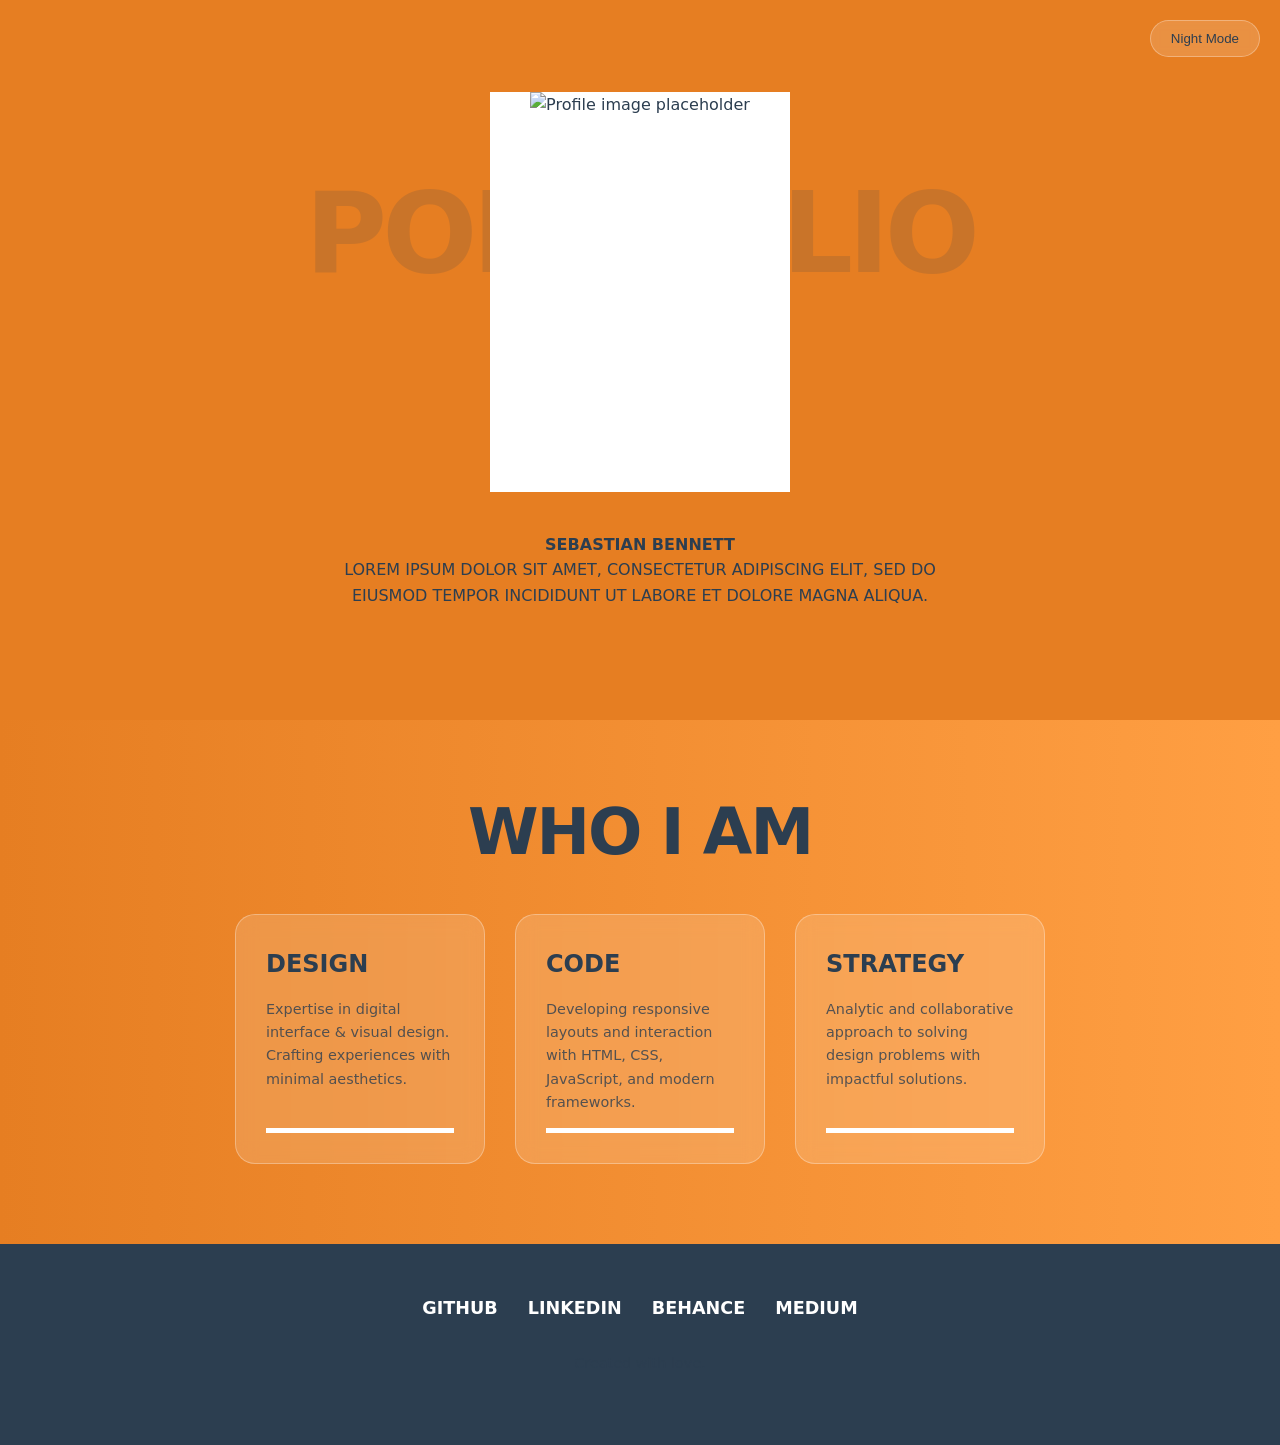
==== commit 0e8f4bd8: "Update index.html" ====
--- a/index.html
+++ b/index.html
@@ -1,204 +1,229 @@
 <!DOCTYPE html>
 <html lang="en">
 <head>
-    <meta charset="UTF-8">
-    <meta name="viewport" content="width=device-width, initial-scale=1.0">
-    <title>Interactive Paperclip Resume</title>
-    <style>
-        /* Base styling for the "desk" background */
-        body {
-            background-color: #1a1a1a;
-            display: flex;
-            justify-content: center;
-            align-items: center;
-            min-height: 100vh;
-            margin: 0;
-            font-family: 'Segoe UI', Tahoma, Geneva, Verdana, sans-serif;
-        }
-
-        /* The main wrapper that sets the 3D perspective */
-        .document-wrapper {
-            position: relative;
-            width: 700px;
-            height: 900px;
-            perspective: 2000px; /* Gives the 3D flip depth */
-        }
-
-        /* The persistent paperclip on the top left */
-        .paperclip {
-            position: absolute;
-            top: -30px;
-            left: 30px;
-            font-size: 80px;
-            z-index: 100;
-            transform: rotate(15deg);
-            pointer-events: none; /* Prevents it from blocking clicks */
-            text-shadow: 3px 3px 5px rgba(0,0,0,0.5);
-        }
-
-        /* The page underneath that gets revealed */
-        .page-bottom {
-            position: absolute;
-            top: 0;
-            left: 0;
-            width: 100%;
-            height: 100%;
-            background: url('https://www.transparenttextures.com/patterns/cream-paper.png'), #fdfdfa;
-            box-shadow: 8px 8px 25px rgba(0,0,0,0.6);
-            border: 1px solid #ddd;
-            padding: 50px;
-            box-sizing: border-box;
-            z-index: 1;
-        }
-
-        /* The actual sheet of paper that flips */
-        .flipper-sheet {
-            position: absolute;
-            top: 0;
-            left: 0;
-            width: 100%;
-            height: 100%;
-            transform-style: preserve-3d;
-            transition: transform 1s cubic-bezier(0.645, 0.045, 0.355, 1);
-            transform-origin: left center; /* Hinges on the left side */
-            z-index: 2;
-        }
-
-        /* Triggered by JS to flip the page */
-        .flipper-sheet.is-flipped {
-            transform: rotateY(-180deg);
-        }
-
-        /* Shared styles for both sides of the flipping paper */
-        .face {
-            position: absolute;
-            top: 0;
-            left: 0;
-            width: 100%;
-            height: 100%;
-            backface-visibility: hidden; /* Hides the reverse side of the div */
-            background: url('https://www.transparenttextures.com/patterns/cream-paper.png'), #fdfdfa;
-            border: 1px solid #ddd;
-            padding: 60px;
-            box-sizing: border-box;
-            box-shadow: 3px 3px 15px rgba(0,0,0,0.2);
-        }
-
-        /* The back face needs to be rotated by default to act as the back */
-        .face.back {
-            transform: rotateY(180deg);
-        }
-
-        /* --- Styling the Content to mimic the image --- */
-        .header {
-            display: flex;
-            gap: 20px;
-            border-bottom: 2px dashed #ccc;
-            padding-bottom: 20px;
-            margin-bottom: 30px;
-        }
-        
-        .photo-placeholder {
-            width: 150px;
-            height: 180px;
-            background-color: #333;
-            border: 10px solid #e2e873; /* Yellow tape effect */
-        }
-
-        h1 {
-            font-size: 3rem;
-            margin: 0 0 10px 0;
-        }
-
-        .highlight-title {
-            background-color: #f7eb54;
-            display: inline-block;
-            padding: 5px 15px;
-            border-radius: 3px;
-        }
-
-        .btn-flip {
-            background-color: #ff5e5e;
-            color: white;
-            border: none;
-            padding: 12px 24px;
-            font-size: 1.1rem;
-            font-weight: bold;
-            cursor: pointer;
-            border-radius: 5px;
-            margin-top: 30px;
-            box-shadow: 2px 2px 5px rgba(0,0,0,0.2);
-            transition: transform 0.1s;
-        }
-
-        .btn-flip:active {
-            transform: scale(0.95);
-        }
-
-        /* Handwritten font styling for the note */
-        .handwritten {
-            font-family: 'Comic Sans MS', cursive;
-            color: #d14141;
-            font-size: 1.2rem;
-            line-height: 1.5;
-        }
-    </style>
+  <meta charset="UTF-8">
+  <meta name="viewport" content="width=device-width, initial-scale=1.0">
+  <title>Minimalist Portfolio Template</title>
+  <style>
+    :root {
+      /* Base Colors (60% Orange, 30% Dark, 10% White) */
+      --color-orange: #E67E22;
+      --color-dark: #2C3E50;
+      --color-white: #FFFFFF;
+
+      /* Light Mode (Default) variables */
+      --bg-color: var(--color-orange);
+      --main-text-color: var(--color-dark);
+      --heading-text-color: var(--color-dark);
+      --glass-bg: rgba(255, 255, 255, 0.15);
+      --glass-border: rgba(255, 255, 255, 0.3);
+      --glass-text: var(--color-dark);
+      --accent: var(--color-white);
+
+      /* Global Styles */
+      --transition-speed: 0.3s;
+    }
+
+    body.night-mode {
+      /* Night Mode override variables */
+      --bg-color: var(--color-dark);
+      --main-text-color: var(--color-orange);
+      --heading-text-color: var(--color-orange);
+      --glass-bg: rgba(0, 0, 0, 0.3);
+      --glass-border: rgba(0, 0, 0, 0.5);
+      --glass-text: var(--color-white);
+      --accent: var(--color-orange);
+    }
+
+    /* Standard Reset */
+    * { margin: 0; padding: 0; box-sizing: border-box; }
+    body {
+      font-family: 'Inter', system-ui, -apple-system, sans-serif;
+      background-color: var(--bg-color);
+      color: var(--main-text-color);
+      transition: background-color var(--transition-speed) ease;
+      line-height: 1.6;
+    }
+    h1, h2 {
+      text-transform: uppercase;
+      color: var(--heading-text-color);
+      letter-spacing: -2px;
+      line-height: 1.0;
+    }
+    h1 { font-size: 5rem; font-weight: 800; margin-bottom: 20px; }
+    h2 { font-size: 4rem; font-weight: 700; margin-bottom: 30px; }
+    p { font-size: 1rem; margin-bottom: 20px; color: var(--main-text-color); }
+    a { text-decoration: none; color: inherit; transition: color var(--transition-speed) ease; }
+
+    /* Theme Toggle Button */
+    .theme-toggle {
+      position: fixed;
+      top: 20px;
+      right: 20px;
+      background: var(--glass-bg);
+      border: 1px solid var(--glass-border);
+      color: var(--glass-text);
+      padding: 10px 20px;
+      cursor: pointer;
+      border-radius: 50px;
+      backdrop-filter: blur(5px);
+      z-index: 1000;
+      transition: background var(--transition-speed);
+    }
+    .theme-toggle:hover { background: rgba(0, 0, 0, 0.1); }
+
+    /* --- Sections --- */
+    section { padding: 80px 20px; text-align: center; }
+
+    /* 1. Intro Section (Hero) */
+    #hero {
+      position: relative;
+      display: flex;
+      flex-direction: column;
+      align-items: center;
+      justify-content: center;
+      min-height: 80vh;
+      background-color: var(--bg-color);
+    }
+    .hero-image {
+      position: relative;
+      width: 300px;
+      height: 400px;
+      overflow: hidden;
+      margin-bottom: 40px;
+      /* Placeholders will be colored white or orange for visibility */
+      background: var(--color-white);
+      z-index: 10;
+    }
+    .hero-image img { width: 100%; height: 100%; object-fit: cover; }
+    .hero-text-overlay {
+      position: absolute;
+      top: 20%;
+      left: 50%;
+      transform: translateX(-50%);
+      font-size: 7rem;
+      color: var(--heading-text-color);
+      font-weight: 900;
+      letter-spacing: -5px;
+      z-index: 5;
+      text-transform: uppercase;
+      width: 100%;
+      opacity: 0.15;
+    }
+    #hero p { max-width: 600px; }
+    #hero strong { font-weight: 700; color: var(--heading-text-color); }
+
+    /* 2. Glass Squares Row (Skills/Projects) */
+    #glass-squares {
+      background-color: var(--color-orange); /* Use primary for contrast */
+      background: linear-gradient(to right, var(--color-orange), #ff9f43);
+    }
+    body.night-mode #glass-squares {
+      background: linear-gradient(to right, var(--color-dark), #1a252f);
+    }
+    .glass-row {
+      display: flex;
+      justify-content: center;
+      gap: 30px;
+      flex-wrap: wrap;
+      margin-top: 50px;
+    }
+    .glass-card {
+      width: 250px;
+      height: 250px;
+      padding: 30px;
+      border-radius: 20px;
+      background: var(--glass-bg);
+      border: 1px solid var(--glass-border);
+      backdrop-filter: blur(10px);
+      text-align: left;
+      display: flex;
+      flex-direction: column;
+      justify-content: space-between;
+      transition: transform var(--transition-speed) ease, box-shadow var(--transition-speed) ease;
+      z-index: 1;
+    }
+    .glass-card:hover {
+      transform: scale(1.05);
+      box-shadow: 0 10px 30px rgba(0, 0, 0, 0.1);
+    }
+    .glass-card h3 { font-size: 1.5rem; color: var(--glass-text); text-transform: uppercase; margin-bottom: 15px; }
+    .glass-card p { font-size: 0.9rem; color: var(--glass-text); opacity: 0.8; margin-bottom: 0; }
+    .glass-card-accent { width: 100%; height: 5px; background-color: var(--accent); margin-top: auto; }
+
+    /* --- Footer --- */
+    footer {
+      padding: 50px 20px;
+      background-color: var(--color-dark);
+      color: var(--color-white);
+      text-align: center;
+    }
+    footer a:hover { color: var(--color-orange); }
+    .social-links { display: flex; justify-content: center; gap: 30px; margin-bottom: 30px; }
+    .social-links a { font-weight: 600; text-transform: uppercase; font-size: 1.1rem; }
+    .footer-message { opacity: 0.7; font-size: 0.9rem; }
+
+  </style>
 </head>
-<body>
-
-    <div class="document-wrapper">
-        <div class="paperclip">📎</div>
-
-        <div class="page-bottom">
-            <h2 class="highlight-title">Work Experiences</h2>
-            <p><strong>Sep 2022 - Present</strong><br>Motion Graphic & UI Designer</p>
-            <p><strong>Jun 2022 - Aug 2022</strong><br>Motion Graphic & UI Designer - Internship</p>
-            <button class="btn-flip" onclick="unflipPage()">Turn Back</button>
-        </div>
-
-        <div class="flipper-sheet" id="pageFlipper">
-            
-            <div class="face front">
-                <div class="header">
-                    <div class="photo-placeholder"></div>
-                    <div>
-                        <h1>Aravindh A</h1>
-                        <p>I do creative motion graphics from scratch designing to animation assets.</p>
-                        <ul style="list-style-type: none; padding: 0;">
-                            <li><strong>DOB:</strong> 23.01.2001</li>
-                            <li><strong>LOC:</strong> Thanjavur</li>
-                        </ul>
-                    </div>
-                </div>
-                
-                <div class="handwritten">
-                    Please don't hesitate to reach me if this resume doesn't provide enough clarification!
-                </div>
-
-                <button class="btn-flip" onclick="flipPage()">Click to Flip Page</button>
-            </div>
-
-            <div class="face back">
-                <h2>Page 2 / Notes</h2>
-                <p>This is the physical back side of the cover page.</p>
-            </div>
-
-        </div>
+<body class="light-mode">
+
+  <button class="theme-toggle" id="mode-toggle">Night Mode</button>
+
+  <section id="hero">
+    <div class="hero-text-overlay">PORTFOLIO</div>
+    <div class="hero-image">
+      <img src="https://via.placeholder.com/300x400/E67E22/2C3E50?text=IMAGE+1" alt="Profile image placeholder">
     </div>
-
-    <script>
-        const flipper = document.getElementById('pageFlipper');
-
-        function flipPage() {
-            // Adds the CSS class that triggers the 180-degree rotation
-            flipper.classList.add('is-flipped');
-        }
-
-        function unflipPage() {
-            // Removes the class to rotate it back to 0 degrees
-            flipper.classList.remove('is-flipped');
-        }
-    </script>
+    <p>
+      <strong>SEBASTIAN BENNETT</strong><br>
+      LOREM IPSUM DOLOR SIT AMET, CONSECTETUR ADIPISCING ELIT, SED DO EIUSMOD TEMPOR INCIDIDUNT UT LABORE ET DOLORE MAGNA ALIQUA.
+    </p>
+  </section>
+
+  <section id="glass-squares">
+    <h2>WHO I AM</h2>
+    <div class="glass-row">
+      <div class="glass-card">
+        <h3>DESIGN</h3>
+        <p>Expertise in digital interface & visual design. Crafting experiences with minimal aesthetics.</p>
+        <div class="glass-card-accent"></div>
+      </div>
+      <div class="glass-card">
+        <h3>CODE</h3>
+        <p>Developing responsive layouts and interaction with HTML, CSS, JavaScript, and modern frameworks.</p>
+        <div class="glass-card-accent"></div>
+      </div>
+      <div class="glass-card">
+        <h3>STRATEGY</h3>
+        <p>Analytic and collaborative approach to solving design problems with impactful solutions.</p>
+        <div class="glass-card-accent"></div>
+      </div>
+    </div>
+  </section>
+
+  <footer>
+    <div class="social-links">
+      <a href="#">Github</a>
+      <a href="#">LinkedIn</a>
+      <a href="#">Behance</a>
+      <a href="#">Medium</a>
+    </div>
+    <p class="footer-message">Created with love.</p>
+  </footer>
+
+  <script>
+    const body = document.body;
+    const modeToggleBtn = document.getElementById('mode-toggle');
+
+    modeToggleBtn.addEventListener('click', () => {
+      body.classList.toggle('night-mode');
+      if (body.classList.contains('night-mode')) {
+        modeToggleBtn.textContent = 'Light Mode';
+      } else {
+        modeToggleBtn.textContent = 'Night Mode';
+      }
+    });
+  </script>
 
 </body>
 </html>
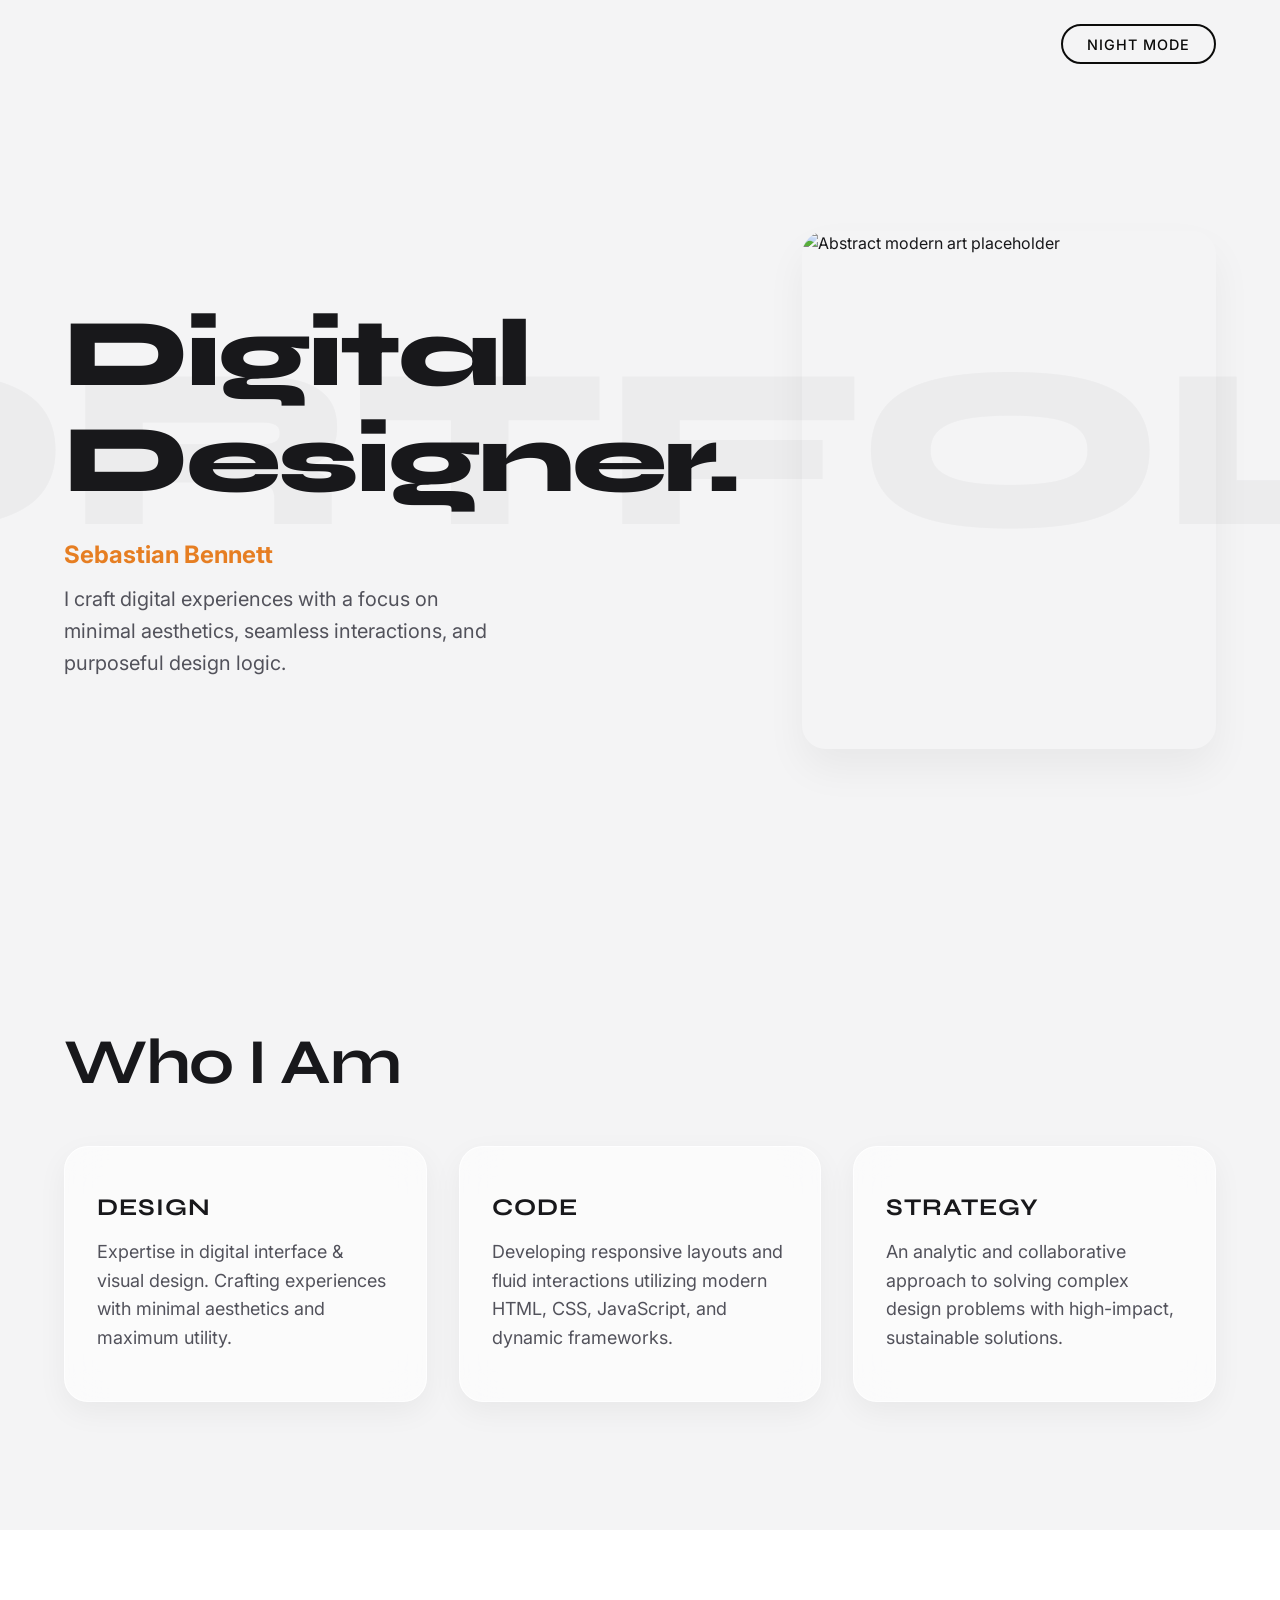
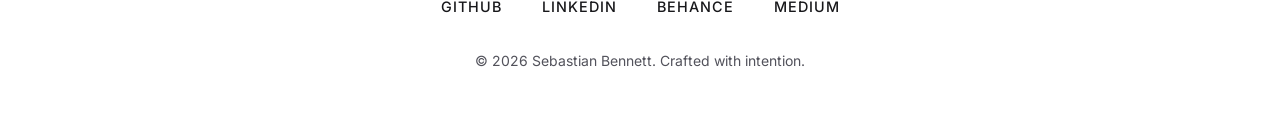
==== commit 123ab00c: "Update index.html" ====
--- a/index.html
+++ b/index.html
@@ -3,203 +3,345 @@
 <head>
   <meta charset="UTF-8">
   <meta name="viewport" content="width=device-width, initial-scale=1.0">
-  <title>Minimalist Portfolio Template</title>
+  <title>Premium Minimalist Portfolio</title>
+  <link rel="preconnect" href="https://fonts.googleapis.com">
+  <link rel="preconnect" href="https://fonts.gstatic.com" crossorigin>
+  <link href="https://fonts.googleapis.com/css2?family=Inter:wght@300;400;500&family=Syne:wght@600;700;800&display=swap" rel="stylesheet">
+  
   <style>
     :root {
-      /* Base Colors (60% Orange, 30% Dark, 10% White) */
-      --color-orange: #E67E22;
-      --color-dark: #2C3E50;
-      --color-white: #FFFFFF;
-
-      /* Light Mode (Default) variables */
-      --bg-color: var(--color-orange);
-      --main-text-color: var(--color-dark);
-      --heading-text-color: var(--color-dark);
-      --glass-bg: rgba(255, 255, 255, 0.15);
-      --glass-border: rgba(255, 255, 255, 0.3);
-      --glass-text: var(--color-dark);
-      --accent: var(--color-white);
-
-      /* Global Styles */
-      --transition-speed: 0.3s;
+      /* Core Palette */
+      --color-accent: #E67E22;
+      --color-accent-hover: #d67118;
+      
+      /* Light Mode (Default) */
+      --bg-primary: #F4F4F5;
+      --bg-secondary: #FFFFFF;
+      --text-main: #18181B;
+      --text-muted: #52525B;
+      --glass-bg: rgba(255, 255, 255, 0.6);
+      --glass-border: rgba(255, 255, 255, 0.8);
+      --glass-shadow: rgba(0, 0, 0, 0.05);
+
+      /* Layout & Timing */
+      --transition-speed: 0.4s;
+      --border-radius: 24px;
     }
 
     body.night-mode {
-      /* Night Mode override variables */
-      --bg-color: var(--color-dark);
-      --main-text-color: var(--color-orange);
-      --heading-text-color: var(--color-orange);
-      --glass-bg: rgba(0, 0, 0, 0.3);
-      --glass-border: rgba(0, 0, 0, 0.5);
-      --glass-text: var(--color-white);
-      --accent: var(--color-orange);
-    }
-
-    /* Standard Reset */
+      /* Dark Mode Overrides */
+      --bg-primary: #09090B;
+      --bg-secondary: #18181B;
+      --text-main: #FAFAFA;
+      --text-muted: #A1A1AA;
+      --glass-bg: rgba(24, 24, 27, 0.6);
+      --glass-border: rgba(255, 255, 255, 0.08);
+      --glass-shadow: rgba(0, 0, 0, 0.4);
+    }
+
+    /* --- Reset & Base --- */
     * { margin: 0; padding: 0; box-sizing: border-box; }
+    
+    html { scroll-behavior: smooth; }
+    
     body {
-      font-family: 'Inter', system-ui, -apple-system, sans-serif;
-      background-color: var(--bg-color);
-      color: var(--main-text-color);
-      transition: background-color var(--transition-speed) ease;
+      font-family: 'Inter', sans-serif;
+      background-color: var(--bg-primary);
+      color: var(--text-main);
+      transition: background-color var(--transition-speed) ease, color var(--transition-speed) ease;
       line-height: 1.6;
-    }
-    h1, h2 {
+      overflow-x: hidden;
+    }
+
+    /* Typography */
+    h1, h2, h3, .hero-bg-text {
+      font-family: 'Syne', sans-serif;
+      color: var(--text-main);
+      line-height: 1.1;
+    }
+    
+    h1 { font-size: clamp(3rem, 8vw, 6rem); font-weight: 800; letter-spacing: -0.03em; }
+    h2 { font-size: clamp(2.5rem, 5vw, 4rem); font-weight: 700; margin-bottom: 3rem; letter-spacing: -0.02em; }
+    p { font-size: 1.125rem; color: var(--text-muted); }
+    a { text-decoration: none; color: inherit; transition: color 0.2s ease; }
+
+    /* --- Navigation & Toggle --- */
+    nav {
+      position: fixed;
+      top: 0;
+      width: 100%;
+      padding: 1.5rem 5%;
+      display: flex;
+      justify-content: flex-end;
+      z-index: 100;
+      mix-blend-mode: difference; /* Makes it visible on any background */
+    }
+
+    .theme-toggle {
+      background: transparent;
+      border: 2px solid #fff;
+      color: #fff;
+      padding: 0.6rem 1.5rem;
+      font-family: 'Inter', sans-serif;
+      font-weight: 500;
+      font-size: 0.9rem;
+      cursor: pointer;
+      border-radius: 50px;
+      transition: all 0.3s ease;
       text-transform: uppercase;
-      color: var(--heading-text-color);
-      letter-spacing: -2px;
-      line-height: 1.0;
-    }
-    h1 { font-size: 5rem; font-weight: 800; margin-bottom: 20px; }
-    h2 { font-size: 4rem; font-weight: 700; margin-bottom: 30px; }
-    p { font-size: 1rem; margin-bottom: 20px; color: var(--main-text-color); }
-    a { text-decoration: none; color: inherit; transition: color var(--transition-speed) ease; }
-
-    /* Theme Toggle Button */
-    .theme-toggle {
-      position: fixed;
-      top: 20px;
-      right: 20px;
+      letter-spacing: 1px;
+    }
+    .theme-toggle:hover {
+      background: #fff;
+      color: #000;
+    }
+
+    /* --- Layout Container --- */
+    .container {
+      max-width: 1400px;
+      margin: 0 auto;
+      padding: 0 5%;
+    }
+
+    /* --- Hero Section --- */
+    #hero {
+      position: relative;
+      min-height: 100vh;
+      display: grid;
+      grid-template-columns: 1fr 1fr;
+      align-items: center;
+      gap: 4rem;
+      padding-top: 5rem;
+    }
+
+    .hero-bg-text {
+      position: absolute;
+      top: 50%;
+      left: 50%;
+      transform: translate(-50%, -50%);
+      font-size: 18vw;
+      font-weight: 800;
+      color: var(--text-main);
+      opacity: 0.03;
+      white-space: nowrap;
+      z-index: 0;
+      pointer-events: none;
+    }
+
+    .hero-content {
+      position: relative;
+      z-index: 10;
+    }
+
+    .hero-content p {
+      margin-top: 1.5rem;
+      max-width: 450px;
+      font-size: 1.25rem;
+    }
+
+    .hero-content strong {
+      color: var(--color-accent);
+      display: block;
+      font-size: 1.5rem;
+      margin-bottom: 0.5rem;
+    }
+
+    .hero-image-wrapper {
+      position: relative;
+      z-index: 10;
+      aspect-ratio: 4/5;
+      border-radius: var(--border-radius);
+      overflow: hidden;
+      box-shadow: 0 20px 40px var(--glass-shadow);
+    }
+
+    .hero-image-wrapper img {
+      width: 100%;
+      height: 100%;
+      object-fit: cover;
+      transition: transform 0.7s ease;
+    }
+
+    .hero-image-wrapper:hover img {
+      transform: scale(1.05);
+    }
+
+    /* --- Glass Squares Section --- */
+    #expertise {
+      padding: 8rem 0;
+      position: relative;
+    }
+
+    .glass-grid {
+      display: grid;
+      grid-template-columns: repeat(auto-fit, minmax(300px, 1fr));
+      gap: 2rem;
+    }
+
+    .glass-card {
+      position: relative;
+      padding: 3rem 2rem;
+      border-radius: var(--border-radius);
       background: var(--glass-bg);
       border: 1px solid var(--glass-border);
-      color: var(--glass-text);
-      padding: 10px 20px;
-      cursor: pointer;
-      border-radius: 50px;
-      backdrop-filter: blur(5px);
-      z-index: 1000;
-      transition: background var(--transition-speed);
-    }
-    .theme-toggle:hover { background: rgba(0, 0, 0, 0.1); }
-
-    /* --- Sections --- */
-    section { padding: 80px 20px; text-align: center; }
-
-    /* 1. Intro Section (Hero) */
-    #hero {
-      position: relative;
+      backdrop-filter: blur(20px);
+      -webkit-backdrop-filter: blur(20px);
+      box-shadow: 0 10px 30px var(--glass-shadow);
+      display: flex;
+      flex-direction: column;
+      gap: 1rem;
+      transition: transform 0.4s ease, box-shadow 0.4s ease, border-color 0.4s ease;
+      overflow: hidden;
+    }
+
+    .glass-card::before {
+      content: '';
+      position: absolute;
+      top: 0; left: 0; right: 0; height: 4px;
+      background: var(--color-accent);
+      transform: scaleX(0);
+      transform-origin: left;
+      transition: transform 0.4s ease;
+    }
+
+    .glass-card:hover {
+      transform: translateY(-10px);
+      box-shadow: 0 20px 40px var(--glass-shadow);
+      border-color: var(--color-accent);
+    }
+
+    .glass-card:hover::before {
+      transform: scaleX(1);
+    }
+
+    .glass-card h3 {
+      font-size: 1.5rem;
+      text-transform: uppercase;
+      letter-spacing: 1px;
+    }
+
+    /* --- Footer --- */
+    footer {
+      padding: 4rem 5%;
+      background-color: var(--bg-secondary);
+      border-top: 1px solid var(--glass-border);
       display: flex;
       flex-direction: column;
       align-items: center;
-      justify-content: center;
-      min-height: 80vh;
-      background-color: var(--bg-color);
-    }
-    .hero-image {
-      position: relative;
-      width: 300px;
-      height: 400px;
-      overflow: hidden;
-      margin-bottom: 40px;
-      /* Placeholders will be colored white or orange for visibility */
-      background: var(--color-white);
-      z-index: 10;
-    }
-    .hero-image img { width: 100%; height: 100%; object-fit: cover; }
-    .hero-text-overlay {
+      gap: 2rem;
+    }
+
+    .social-links {
+      display: flex;
+      gap: 2.5rem;
+    }
+
+    .social-links a {
+      font-weight: 500;
+      text-transform: uppercase;
+      font-size: 0.9rem;
+      letter-spacing: 1px;
+      position: relative;
+    }
+
+    .social-links a::after {
+      content: '';
       position: absolute;
-      top: 20%;
-      left: 50%;
-      transform: translateX(-50%);
-      font-size: 7rem;
-      color: var(--heading-text-color);
-      font-weight: 900;
-      letter-spacing: -5px;
-      z-index: 5;
-      text-transform: uppercase;
-      width: 100%;
-      opacity: 0.15;
-    }
-    #hero p { max-width: 600px; }
-    #hero strong { font-weight: 700; color: var(--heading-text-color); }
-
-    /* 2. Glass Squares Row (Skills/Projects) */
-    #glass-squares {
-      background-color: var(--color-orange); /* Use primary for contrast */
-      background: linear-gradient(to right, var(--color-orange), #ff9f43);
-    }
-    body.night-mode #glass-squares {
-      background: linear-gradient(to right, var(--color-dark), #1a252f);
-    }
-    .glass-row {
-      display: flex;
-      justify-content: center;
-      gap: 30px;
-      flex-wrap: wrap;
-      margin-top: 50px;
-    }
-    .glass-card {
-      width: 250px;
-      height: 250px;
-      padding: 30px;
-      border-radius: 20px;
-      background: var(--glass-bg);
-      border: 1px solid var(--glass-border);
-      backdrop-filter: blur(10px);
-      text-align: left;
-      display: flex;
-      flex-direction: column;
-      justify-content: space-between;
-      transition: transform var(--transition-speed) ease, box-shadow var(--transition-speed) ease;
-      z-index: 1;
-    }
-    .glass-card:hover {
-      transform: scale(1.05);
-      box-shadow: 0 10px 30px rgba(0, 0, 0, 0.1);
-    }
-    .glass-card h3 { font-size: 1.5rem; color: var(--glass-text); text-transform: uppercase; margin-bottom: 15px; }
-    .glass-card p { font-size: 0.9rem; color: var(--glass-text); opacity: 0.8; margin-bottom: 0; }
-    .glass-card-accent { width: 100%; height: 5px; background-color: var(--accent); margin-top: auto; }
-
-    /* --- Footer --- */
-    footer {
-      padding: 50px 20px;
-      background-color: var(--color-dark);
-      color: var(--color-white);
-      text-align: center;
-    }
-    footer a:hover { color: var(--color-orange); }
-    .social-links { display: flex; justify-content: center; gap: 30px; margin-bottom: 30px; }
-    .social-links a { font-weight: 600; text-transform: uppercase; font-size: 1.1rem; }
-    .footer-message { opacity: 0.7; font-size: 0.9rem; }
-
+      bottom: -4px; left: 0; width: 100%; height: 2px;
+      background-color: var(--color-accent);
+      transform: scaleX(0);
+      transform-origin: right;
+      transition: transform 0.3s ease;
+    }
+
+    .social-links a:hover::after {
+      transform: scaleX(1);
+      transform-origin: left;
+    }
+
+    .footer-message {
+      font-size: 0.875rem;
+    }
+
+    /* --- Animations (Scroll Reveal) --- */
+    .reveal {
+      opacity: 0;
+      transform: translateY(30px);
+      transition: all 0.8s cubic-bezier(0.16, 1, 0.3, 1);
+    }
+    
+    .reveal.active {
+      opacity: 1;
+      transform: translateY(0);
+    }
+
+    /* --- Responsive Design --- */
+    @media (max-width: 900px) {
+      #hero {
+        grid-template-columns: 1fr;
+        text-align: center;
+        padding-top: 8rem;
+      }
+      .hero-content p {
+        margin: 1.5rem auto 0;
+      }
+      .hero-image-wrapper {
+        max-width: 400px;
+        margin: 0 auto;
+      }
+      .theme-toggle {
+        mix-blend-mode: normal;
+        background: var(--text-main);
+        color: var(--bg-primary);
+        border: none;
+      }
+    }
   </style>
 </head>
 <body class="light-mode">
 
-  <button class="theme-toggle" id="mode-toggle">Night Mode</button>
-
-  <section id="hero">
-    <div class="hero-text-overlay">PORTFOLIO</div>
-    <div class="hero-image">
-      <img src="https://via.placeholder.com/300x400/E67E22/2C3E50?text=IMAGE+1" alt="Profile image placeholder">
-    </div>
-    <p>
-      <strong>SEBASTIAN BENNETT</strong><br>
-      LOREM IPSUM DOLOR SIT AMET, CONSECTETUR ADIPISCING ELIT, SED DO EIUSMOD TEMPOR INCIDIDUNT UT LABORE ET DOLORE MAGNA ALIQUA.
-    </p>
-  </section>
-
-  <section id="glass-squares">
-    <h2>WHO I AM</h2>
-    <div class="glass-row">
-      <div class="glass-card">
-        <h3>DESIGN</h3>
-        <p>Expertise in digital interface & visual design. Crafting experiences with minimal aesthetics.</p>
-        <div class="glass-card-accent"></div>
+  <nav>
+    <button class="theme-toggle" id="mode-toggle">Night Mode</button>
+  </nav>
+
+  <main class="container">
+    <section id="hero">
+      <div class="hero-bg-text">PORTFOLIO</div>
+      
+      <div class="hero-content reveal">
+        <h1>Digital<br>Designer.</h1>
+        <p>
+          <strong>Sebastian Bennett</strong>
+          I craft digital experiences with a focus on minimal aesthetics, seamless interactions, and purposeful design logic.
+        </p>
       </div>
-      <div class="glass-card">
-        <h3>CODE</h3>
-        <p>Developing responsive layouts and interaction with HTML, CSS, JavaScript, and modern frameworks.</p>
-        <div class="glass-card-accent"></div>
+
+      <div class="hero-image-wrapper reveal">
+        <img src="https://images.unsplash.com/photo-1618005182384-a83a8bd57fbe?q=80&w=1000&auto=format&fit=crop" alt="Abstract modern art placeholder">
       </div>
-      <div class="glass-card">
-        <h3>STRATEGY</h3>
-        <p>Analytic and collaborative approach to solving design problems with impactful solutions.</p>
-        <div class="glass-card-accent"></div>
+    </section>
+
+    <section id="expertise">
+      <h2 class="reveal">Who I Am</h2>
+      
+      <div class="glass-grid">
+        <div class="glass-card reveal">
+          <h3>Design</h3>
+          <p>Expertise in digital interface & visual design. Crafting experiences with minimal aesthetics and maximum utility.</p>
+        </div>
+        
+        <div class="glass-card reveal" style="transition-delay: 0.1s;">
+          <h3>Code</h3>
+          <p>Developing responsive layouts and fluid interactions utilizing modern HTML, CSS, JavaScript, and dynamic frameworks.</p>
+        </div>
+        
+        <div class="glass-card reveal" style="transition-delay: 0.2s;">
+          <h3>Strategy</h3>
+          <p>An analytic and collaborative approach to solving complex design problems with high-impact, sustainable solutions.</p>
+        </div>
       </div>
-    </div>
-  </section>
+    </section>
+  </main>
 
   <footer>
     <div class="social-links">
@@ -208,10 +350,11 @@
       <a href="#">Behance</a>
       <a href="#">Medium</a>
     </div>
-    <p class="footer-message">Created with love.</p>
+    <p class="footer-message text-muted">© 2026 Sebastian Bennett. Crafted with intention.</p>
   </footer>
 
   <script>
+    // 1. Theme Toggle Logic
     const body = document.body;
     const modeToggleBtn = document.getElementById('mode-toggle');
 
@@ -223,6 +366,24 @@
         modeToggleBtn.textContent = 'Night Mode';
       }
     });
+
+    // 2. Scroll Reveal Animation Logic
+    function reveal() {
+      var reveals = document.querySelectorAll(".reveal");
+      for (var i = 0; i < reveals.length; i++) {
+        var windowHeight = window.innerHeight;
+        var elementTop = reveals[i].getBoundingClientRect().top;
+        var elementVisible = 100; // Trigger point
+
+        if (elementTop < windowHeight - elementVisible) {
+          reveals[i].classList.add("active");
+        }
+      }
+    }
+
+    // Trigger once on load, then on scroll
+    window.addEventListener("scroll", reveal);
+    reveal(); 
   </script>
 
 </body>
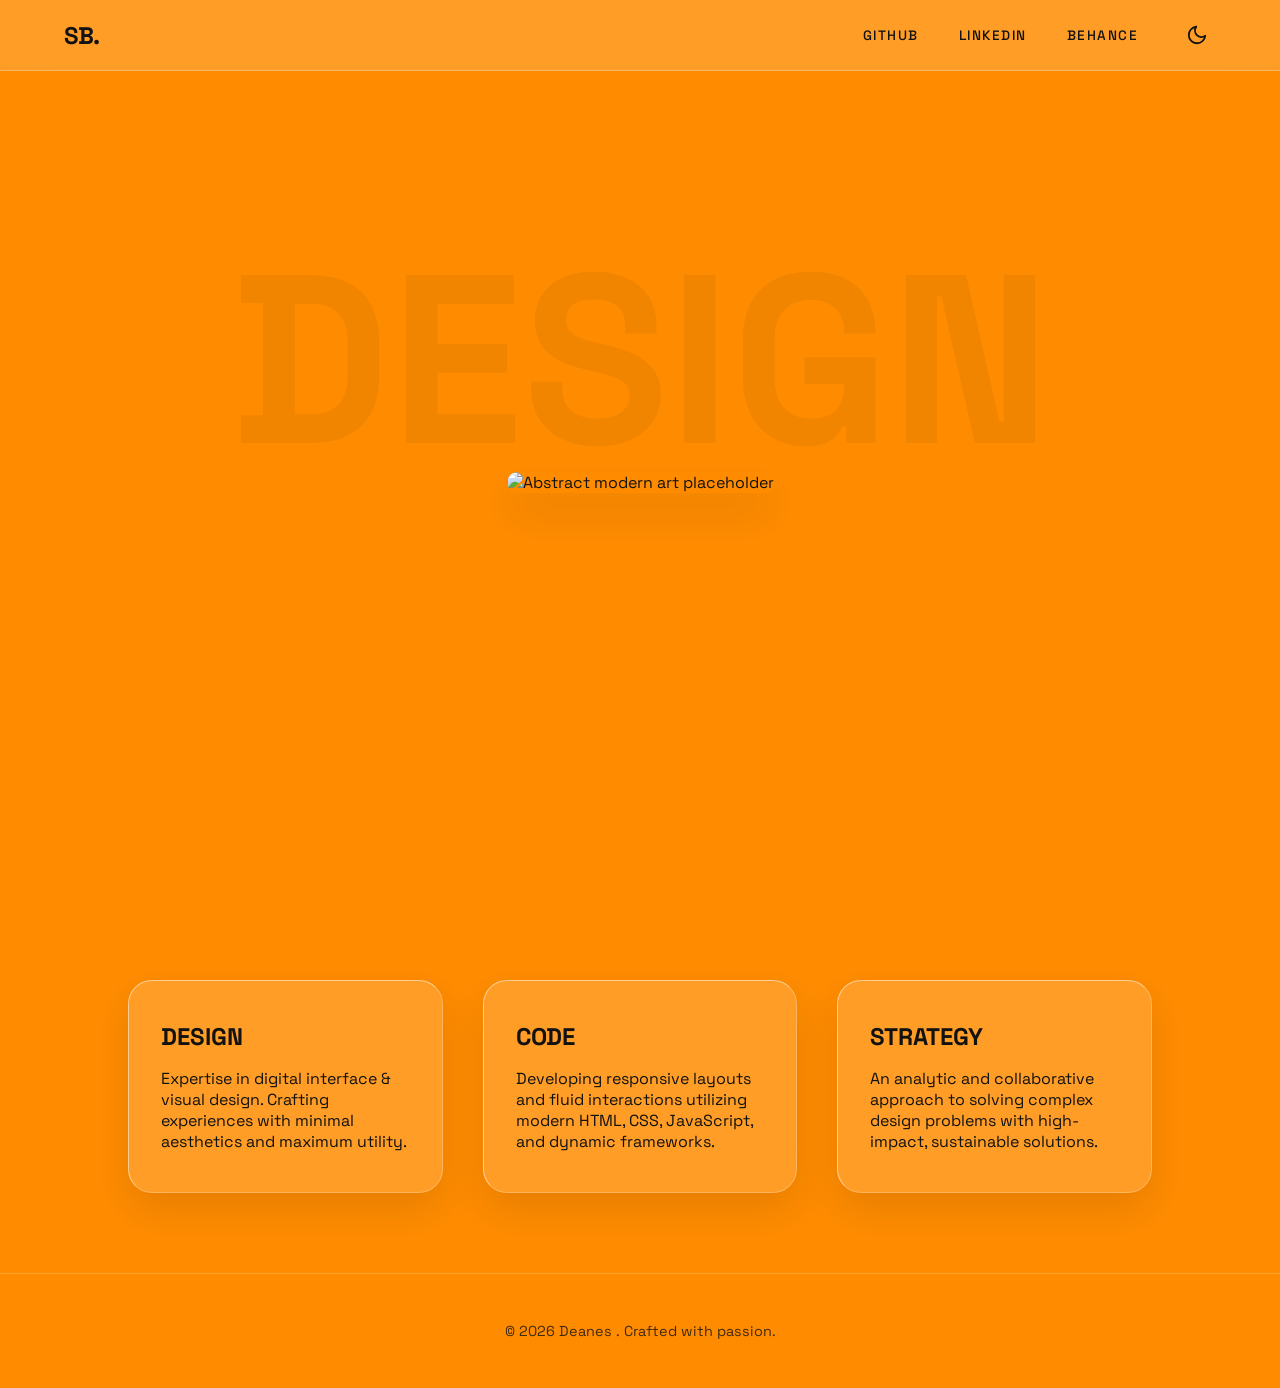
==== commit 1c389164: "Update index.html" ====
--- a/index.html
+++ b/index.html
@@ -3,387 +3,324 @@
 <head>
   <meta charset="UTF-8">
   <meta name="viewport" content="width=device-width, initial-scale=1.0">
-  <title>Premium Minimalist Portfolio</title>
+  <title>Deanes Portfolio</title>
+  
   <link rel="preconnect" href="https://fonts.googleapis.com">
   <link rel="preconnect" href="https://fonts.gstatic.com" crossorigin>
-  <link href="https://fonts.googleapis.com/css2?family=Inter:wght@300;400;500&family=Syne:wght@600;700;800&display=swap" rel="stylesheet">
+  <link href="https://fonts.googleapis.com/css2?family=Space+Grotesk:wght@300;500;700&display=swap" rel="stylesheet">
   
   <style>
     :root {
-      /* Core Palette */
-      --color-accent: #E67E22;
-      --color-accent-hover: #d67118;
+      /* 60-30-10 Rule */
+      --primary-orange: #ff8c00;
+      --bg-dark: #121212;
+      --accent-white: #ffffff;
       
-      /* Light Mode (Default) */
-      --bg-primary: #F4F4F5;
-      --bg-secondary: #FFFFFF;
-      --text-main: #18181B;
-      --text-muted: #52525B;
-      --glass-bg: rgba(255, 255, 255, 0.6);
-      --glass-border: rgba(255, 255, 255, 0.8);
-      --glass-shadow: rgba(0, 0, 0, 0.05);
-
-      /* Layout & Timing */
-      --transition-speed: 0.4s;
-      --border-radius: 24px;
+      /* Light Theme (Default) */
+      --bg-color: var(--primary-orange);
+      --text-main: var(--bg-dark);
+      --glass-bg: rgba(255, 255, 255, 0.15);
+      --glass-border: rgba(255, 255, 255, 0.25);
+      --glass-highlight: rgba(255, 255, 255, 0.5);
+      --shadow-color: rgba(0, 0, 0, 0.1);
+      --selection-bg: var(--bg-dark);
+      --selection-text: var(--primary-orange);
     }
 
     body.night-mode {
-      /* Dark Mode Overrides */
-      --bg-primary: #09090B;
-      --bg-secondary: #18181B;
-      --text-main: #FAFAFA;
-      --text-muted: #A1A1AA;
-      --glass-bg: rgba(24, 24, 27, 0.6);
+      /* Dark Theme */
+      --bg-color: var(--bg-dark);
+      --text-main: var(--accent-white);
+      --glass-bg: rgba(25, 25, 25, 0.4);
       --glass-border: rgba(255, 255, 255, 0.08);
-      --glass-shadow: rgba(0, 0, 0, 0.4);
-    }
-
-    /* --- Reset & Base --- */
-    * { margin: 0; padding: 0; box-sizing: border-box; }
-    
+      --glass-highlight: rgba(255, 255, 255, 0.15);
+      --shadow-color: rgba(0, 0, 0, 0.4);
+      --selection-bg: var(--primary-orange);
+      --selection-text: var(--bg-dark);
+    }
+
+    /* Base & Reset */
+    * {
+      margin: 0;
+      padding: 0;
+      box-sizing: border-box;
+      font-family: 'Space Grotesk', sans-serif;
+      -webkit-font-smoothing: antialiased;
+      -moz-osx-font-smoothing: grayscale;
+    }
+
     html { scroll-behavior: smooth; }
-    
+
+    ::selection {
+      background: var(--selection-bg);
+      color: var(--selection-text);
+    }
+
+    ::-webkit-scrollbar { width: 10px; }
+    ::-webkit-scrollbar-track { background: var(--bg-color); }
+    ::-webkit-scrollbar-thumb { background: var(--glass-border); border-radius: 10px; }
+    ::-webkit-scrollbar-thumb:hover { background: var(--text-main); }
+
     body {
-      font-family: 'Inter', sans-serif;
-      background-color: var(--bg-primary);
-      color: var(--text-main);
-      transition: background-color var(--transition-speed) ease, color var(--transition-speed) ease;
-      line-height: 1.6;
+      background-color: var(--bg-color);
+      color: var(--text-main);
+      transition: background-color 0.6s cubic-bezier(0.4, 0, 0.2, 1), 
+                  color 0.6s cubic-bezier(0.4, 0, 0.2, 1);
       overflow-x: hidden;
     }
 
-    /* Typography */
-    h1, h2, h3, .hero-bg-text {
-      font-family: 'Syne', sans-serif;
-      color: var(--text-main);
-      line-height: 1.1;
-    }
-    
-    h1 { font-size: clamp(3rem, 8vw, 6rem); font-weight: 800; letter-spacing: -0.03em; }
-    h2 { font-size: clamp(2.5rem, 5vw, 4rem); font-weight: 700; margin-bottom: 3rem; letter-spacing: -0.02em; }
-    p { font-size: 1.125rem; color: var(--text-muted); }
-    a { text-decoration: none; color: inherit; transition: color 0.2s ease; }
-
-    /* --- Navigation & Toggle --- */
-    nav {
+    /* --- Top Navigation (Bootstrap Style) --- */
+    .top-nav {
       position: fixed;
       top: 0;
+      left: 0;
       width: 100%;
-      padding: 1.5rem 5%;
+      padding: 1rem 5%;
       display: flex;
-      justify-content: flex-end;
-      z-index: 100;
-      mix-blend-mode: difference; /* Makes it visible on any background */
-    }
-
-    .theme-toggle {
-      background: transparent;
-      border: 2px solid #fff;
-      color: #fff;
-      padding: 0.6rem 1.5rem;
-      font-family: 'Inter', sans-serif;
-      font-weight: 500;
-      font-size: 0.9rem;
-      cursor: pointer;
-      border-radius: 50px;
-      transition: all 0.3s ease;
-      text-transform: uppercase;
-      letter-spacing: 1px;
-    }
-    .theme-toggle:hover {
-      background: #fff;
-      color: #000;
-    }
-
-    /* --- Layout Container --- */
-    .container {
-      max-width: 1400px;
-      margin: 0 auto;
-      padding: 0 5%;
-    }
-
-    /* --- Hero Section --- */
-    #hero {
-      position: relative;
-      min-height: 100vh;
-      display: grid;
-      grid-template-columns: 1fr 1fr;
+      justify-content: space-between;
       align-items: center;
-      gap: 4rem;
-      padding-top: 5rem;
-    }
-
-    .hero-bg-text {
-      position: absolute;
-      top: 50%;
-      left: 50%;
-      transform: translate(-50%, -50%);
-      font-size: 18vw;
-      font-weight: 800;
-      color: var(--text-main);
-      opacity: 0.03;
-      white-space: nowrap;
-      z-index: 0;
-      pointer-events: none;
-    }
-
-    .hero-content {
-      position: relative;
-      z-index: 10;
-    }
-
-    .hero-content p {
-      margin-top: 1.5rem;
-      max-width: 450px;
-      font-size: 1.25rem;
-    }
-
-    .hero-content strong {
-      color: var(--color-accent);
-      display: block;
-      font-size: 1.5rem;
-      margin-bottom: 0.5rem;
-    }
-
-    .hero-image-wrapper {
-      position: relative;
-      z-index: 10;
-      aspect-ratio: 4/5;
-      border-radius: var(--border-radius);
-      overflow: hidden;
-      box-shadow: 0 20px 40px var(--glass-shadow);
-    }
-
-    .hero-image-wrapper img {
-      width: 100%;
-      height: 100%;
-      object-fit: cover;
-      transition: transform 0.7s ease;
-    }
-
-    .hero-image-wrapper:hover img {
-      transform: scale(1.05);
-    }
-
-    /* --- Glass Squares Section --- */
-    #expertise {
-      padding: 8rem 0;
-      position: relative;
-    }
-
-    .glass-grid {
-      display: grid;
-      grid-template-columns: repeat(auto-fit, minmax(300px, 1fr));
-      gap: 2rem;
-    }
-
-    .glass-card {
-      position: relative;
-      padding: 3rem 2rem;
-      border-radius: var(--border-radius);
+      z-index: 1000;
       background: var(--glass-bg);
-      border: 1px solid var(--glass-border);
       backdrop-filter: blur(20px);
       -webkit-backdrop-filter: blur(20px);
-      box-shadow: 0 10px 30px var(--glass-shadow);
+      border-bottom: 1px solid var(--glass-border);
+      transition: background 0.6s ease, border-color 0.6s ease;
+    }
+
+    .nav-brand {
+      font-weight: 700;
+      font-size: 1.5rem;
+      letter-spacing: -1px;
+      text-decoration: none;
+      color: var(--text-main);
+    }
+
+    .nav-menu {
       display: flex;
-      flex-direction: column;
-      gap: 1rem;
-      transition: transform 0.4s ease, box-shadow 0.4s ease, border-color 0.4s ease;
-      overflow: hidden;
-    }
-
-    .glass-card::before {
-      content: '';
-      position: absolute;
-      top: 0; left: 0; right: 0; height: 4px;
-      background: var(--color-accent);
-      transform: scaleX(0);
-      transform-origin: left;
-      transition: transform 0.4s ease;
-    }
-
-    .glass-card:hover {
-      transform: translateY(-10px);
-      box-shadow: 0 20px 40px var(--glass-shadow);
-      border-color: var(--color-accent);
-    }
-
-    .glass-card:hover::before {
-      transform: scaleX(1);
-    }
-
-    .glass-card h3 {
-      font-size: 1.5rem;
-      text-transform: uppercase;
-      letter-spacing: 1px;
-    }
-
-    /* --- Footer --- */
-    footer {
-      padding: 4rem 5%;
-      background-color: var(--bg-secondary);
-      border-top: 1px solid var(--glass-border);
-      display: flex;
-      flex-direction: column;
       align-items: center;
-      gap: 2rem;
-    }
-
-    .social-links {
-      display: flex;
       gap: 2.5rem;
     }
 
-    .social-links a {
+    .nav-link {
       font-weight: 500;
       text-transform: uppercase;
-      font-size: 0.9rem;
-      letter-spacing: 1px;
+      font-size: 0.85rem;
+      letter-spacing: 1.5px;
+      color: var(--text-main);
+      text-decoration: none;
       position: relative;
     }
 
-    .social-links a::after {
+    .nav-link::after {
       content: '';
       position: absolute;
       bottom: -4px; left: 0; width: 100%; height: 2px;
-      background-color: var(--color-accent);
+      background-color: var(--text-main);
       transform: scaleX(0);
       transform-origin: right;
-      transition: transform 0.3s ease;
-    }
-
-    .social-links a:hover::after {
+      transition: transform 0.4s cubic-bezier(0.86, 0, 0.07, 1);
+    }
+
+    .nav-link:hover::after {
       transform: scaleX(1);
       transform-origin: left;
     }
 
-    .footer-message {
-      font-size: 0.875rem;
-    }
-
-    /* --- Animations (Scroll Reveal) --- */
-    .reveal {
-      opacity: 0;
-      transform: translateY(30px);
-      transition: all 0.8s cubic-bezier(0.16, 1, 0.3, 1);
-    }
-    
-    .reveal.active {
-      opacity: 1;
-      transform: translateY(0);
-    }
-
-    /* --- Responsive Design --- */
-    @media (max-width: 900px) {
-      #hero {
-        grid-template-columns: 1fr;
-        text-align: center;
-        padding-top: 8rem;
+    /* --- Theme Toggle Icon --- */
+    .theme-toggle-btn {
+      background: transparent;
+      border: none;
+      color: var(--text-main);
+      cursor: pointer;
+      display: flex;
+      align-items: center;
+      justify-content: center;
+      padding: 0.5rem;
+      border-radius: 50%;
+      transition: transform 0.4s cubic-bezier(0.175, 0.885, 0.32, 1.275), background 0.3s ease;
+    }
+
+    .theme-toggle-btn:hover {
+      background: var(--glass-border);
+      transform: rotate(15deg) scale(1.1);
+    }
+
+    /* CSS logic to swap icons instantly without JS flashing */
+    body.light-mode .icon-sun { display: none; }
+    body.light-mode .icon-moon { display: block; }
+    body.night-mode .icon-sun { display: block; }
+    body.night-mode .icon-moon { display: none; }
+
+    /* --- Hero Section --- */
+    .hero-container {
+      display: flex;
+      align-items: center;
+      justify-content: center;
+      min-height: 100vh;
+      padding: 6rem 2rem 2rem; /* Added top padding to account for fixed nav */
+      position: relative;
+    }
+
+    .hero-image-wrapper {
+      position: relative;
+      transition: transform 0.5s cubic-bezier(0.175, 0.885, 0.32, 1.275);
+      animation: float 6s ease-in-out infinite;
+      z-index: 10;
+    }
+
+    .hero-image-wrapper img {
+      border-radius: 24px;
+      box-shadow: 0 20px 40px var(--shadow-color);
+      max-width: 100%;
+      height: auto;
+    }
+
+    @keyframes float {
+      0% { transform: translateY(0px); }
+      50% { transform: translateY(-10px); }
+      100% { transform: translateY(0px); }
+    }
+
+    .letter-behind {
+      position: absolute;
+      top: 40%;
+      left: 50%;
+      transform: translate(-50%, -50%);
+      font-size: clamp(8rem, 20vw, 15rem);
+      font-weight: 800;
+      color: var(--text-main);
+      z-index: 0;
+      opacity: 0.05;
+      user-select: none;
+      pointer-events: none;
+    }
+
+    /* --- Skills Section --- */
+    .skills-grid {
+      display: grid;
+      grid-template-columns: repeat(auto-fit, minmax(280px, 1fr));
+      gap: 2.5rem;
+      padding: 5rem 10%;
+      max-width: 1400px;
+      margin: 0 auto;
+    }
+
+    .glass-panel {
+      background: var(--glass-bg);
+      backdrop-filter: blur(20px);
+      -webkit-backdrop-filter: blur(20px);
+      border: 1px solid var(--glass-border);
+      border-top: 1px solid var(--glass-highlight);
+      border-left: 1px solid var(--glass-highlight);
+      border-radius: 24px;
+      box-shadow: 0 16px 40px 0 var(--shadow-color);
+      padding: 2.5rem 2rem;
+      transition: transform 0.4s cubic-bezier(0.175, 0.885, 0.32, 1.275),
+                  box-shadow 0.4s ease, border-color 0.4s ease;
+      cursor: pointer;
+    }
+
+    .glass-panel:hover {
+      transform: translateY(-10px) scale(1.03);
+      border-color: var(--text-main);
+      box-shadow: 0 25px 50px 0 var(--shadow-color);
+    }
+
+    .glass-panel h3 {
+      font-size: 1.5rem;
+      margin-bottom: 1rem;
+      text-transform: uppercase;
+    }
+
+    /* --- Footer --- */
+    footer {
+      text-align: center;
+      padding: 3rem 2rem;
+      border-top: 1px solid var(--glass-border);
+      font-size: 0.9rem;
+      opacity: 0.8;
+    }
+
+    /* --- Responsive Mobile Tweaks --- */
+    @media (max-width: 768px) {
+      .nav-link {
+        display: none; /* Hides text links on mobile to keep navbar clean */
       }
-      .hero-content p {
-        margin: 1.5rem auto 0;
-      }
-      .hero-image-wrapper {
-        max-width: 400px;
-        margin: 0 auto;
-      }
-      .theme-toggle {
-        mix-blend-mode: normal;
-        background: var(--text-main);
-        color: var(--bg-primary);
-        border: none;
+      .nav-menu {
+        gap: 1rem;
       }
     }
   </style>
 </head>
 <body class="light-mode">
 
-  <nav>
-    <button class="theme-toggle" id="mode-toggle">Night Mode</button>
+  <nav class="top-nav">
+    <a href="#" class="nav-brand">SB.</a>
+    
+    <div class="nav-menu">
+      <a href="#" class="nav-link">Github</a>
+      <a href="#" class="nav-link">LinkedIn</a>
+      <a href="#" class="nav-link">Behance</a>
+      
+      <button class="theme-toggle-btn" id="mode-toggle" aria-label="Toggle Night Mode">
+        <svg class="icon-moon" xmlns="http://www.w3.org/2000/svg" width="22" height="22" viewBox="0 0 24 24" fill="none" stroke="currentColor" stroke-width="2" stroke-linecap="round" stroke-linejoin="round">
+          <path d="M21 12.79A9 9 0 1 1 11.21 3 7 7 0 0 0 21 12.79z"></path>
+        </svg>
+        <svg class="icon-sun" xmlns="http://www.w3.org/2000/svg" width="22" height="22" viewBox="0 0 24 24" fill="none" stroke="currentColor" stroke-width="2" stroke-linecap="round" stroke-linejoin="round">
+          <circle cx="12" cy="12" r="5"></circle>
+          <line x1="12" y1="1" x2="12" y2="3"></line>
+          <line x1="12" y1="21" x2="12" y2="23"></line>
+          <line x1="4.22" y1="4.22" x2="5.64" y2="5.64"></line>
+          <line x1="18.36" y1="18.36" x2="19.78" y2="19.78"></line>
+          <line x1="1" y1="12" x2="3" y2="12"></line>
+          <line x1="21" y1="12" x2="23" y2="12"></line>
+          <line x1="4.22" y1="19.78" x2="5.64" y2="18.36"></line>
+          <line x1="18.36" y1="5.64" x2="19.78" y2="4.22"></line>
+        </svg>
+      </button>
+    </div>
   </nav>
 
-  <main class="container">
-    <section id="hero">
-      <div class="hero-bg-text">PORTFOLIO</div>
-      
-      <div class="hero-content reveal">
-        <h1>Digital<br>Designer.</h1>
-        <p>
-          <strong>Sebastian Bennett</strong>
-          I craft digital experiences with a focus on minimal aesthetics, seamless interactions, and purposeful design logic.
-        </p>
-      </div>
-
-      <div class="hero-image-wrapper reveal">
-        <img src="https://images.unsplash.com/photo-1618005182384-a83a8bd57fbe?q=80&w=1000&auto=format&fit=crop" alt="Abstract modern art placeholder">
+  <main>
+    <section class="hero-container">
+      <div class="letter-behind">DESIGN</div>
+      <div class="hero-image-wrapper">
+        <img src="https://images.unsplash.com/photo-1618005182384-a83a8bd57fbe?q=80&w=600&auto=format&fit=crop" alt="Abstract modern art placeholder">
       </div>
     </section>
 
-    <section id="expertise">
-      <h2 class="reveal">Who I Am</h2>
+    <section class="skills-grid">
+      <div class="glass-panel">
+        <h3>Design</h3>
+        <p>Expertise in digital interface & visual design. Crafting experiences with minimal aesthetics and maximum utility.</p>
+      </div>
       
-      <div class="glass-grid">
-        <div class="glass-card reveal">
-          <h3>Design</h3>
-          <p>Expertise in digital interface & visual design. Crafting experiences with minimal aesthetics and maximum utility.</p>
-        </div>
-        
-        <div class="glass-card reveal" style="transition-delay: 0.1s;">
-          <h3>Code</h3>
-          <p>Developing responsive layouts and fluid interactions utilizing modern HTML, CSS, JavaScript, and dynamic frameworks.</p>
-        </div>
-        
-        <div class="glass-card reveal" style="transition-delay: 0.2s;">
-          <h3>Strategy</h3>
-          <p>An analytic and collaborative approach to solving complex design problems with high-impact, sustainable solutions.</p>
-        </div>
+      <div class="glass-panel">
+        <h3>Code</h3>
+        <p>Developing responsive layouts and fluid interactions utilizing modern HTML, CSS, JavaScript, and dynamic frameworks.</p>
+      </div>
+      
+      <div class="glass-panel">
+        <h3>Strategy</h3>
+        <p>An analytic and collaborative approach to solving complex design problems with high-impact, sustainable solutions.</p>
       </div>
     </section>
   </main>
 
   <footer>
-    <div class="social-links">
-      <a href="#">Github</a>
-      <a href="#">LinkedIn</a>
-      <a href="#">Behance</a>
-      <a href="#">Medium</a>
-    </div>
-    <p class="footer-message text-muted">© 2026 Sebastian Bennett. Crafted with intention.</p>
+    <p>© 2026 Deanes . Crafted with passion.</p>
   </footer>
 
   <script>
-    // 1. Theme Toggle Logic
+    // Theme Toggle Logic
     const body = document.body;
     const modeToggleBtn = document.getElementById('mode-toggle');
 
     modeToggleBtn.addEventListener('click', () => {
+      // Toggle both classes to ensure the CSS targeted display block/none works instantly
       body.classList.toggle('night-mode');
-      if (body.classList.contains('night-mode')) {
-        modeToggleBtn.textContent = 'Light Mode';
-      } else {
-        modeToggleBtn.textContent = 'Night Mode';
-      }
+      body.classList.toggle('light-mode');
     });
-
-    // 2. Scroll Reveal Animation Logic
-    function reveal() {
-      var reveals = document.querySelectorAll(".reveal");
-      for (var i = 0; i < reveals.length; i++) {
-        var windowHeight = window.innerHeight;
-        var elementTop = reveals[i].getBoundingClientRect().top;
-        var elementVisible = 100; // Trigger point
-
-        if (elementTop < windowHeight - elementVisible) {
-          reveals[i].classList.add("active");
-        }
-      }
-    }
-
-    // Trigger once on load, then on scroll
-    window.addEventListener("scroll", reveal);
-    reveal(); 
   </script>
 
 </body>
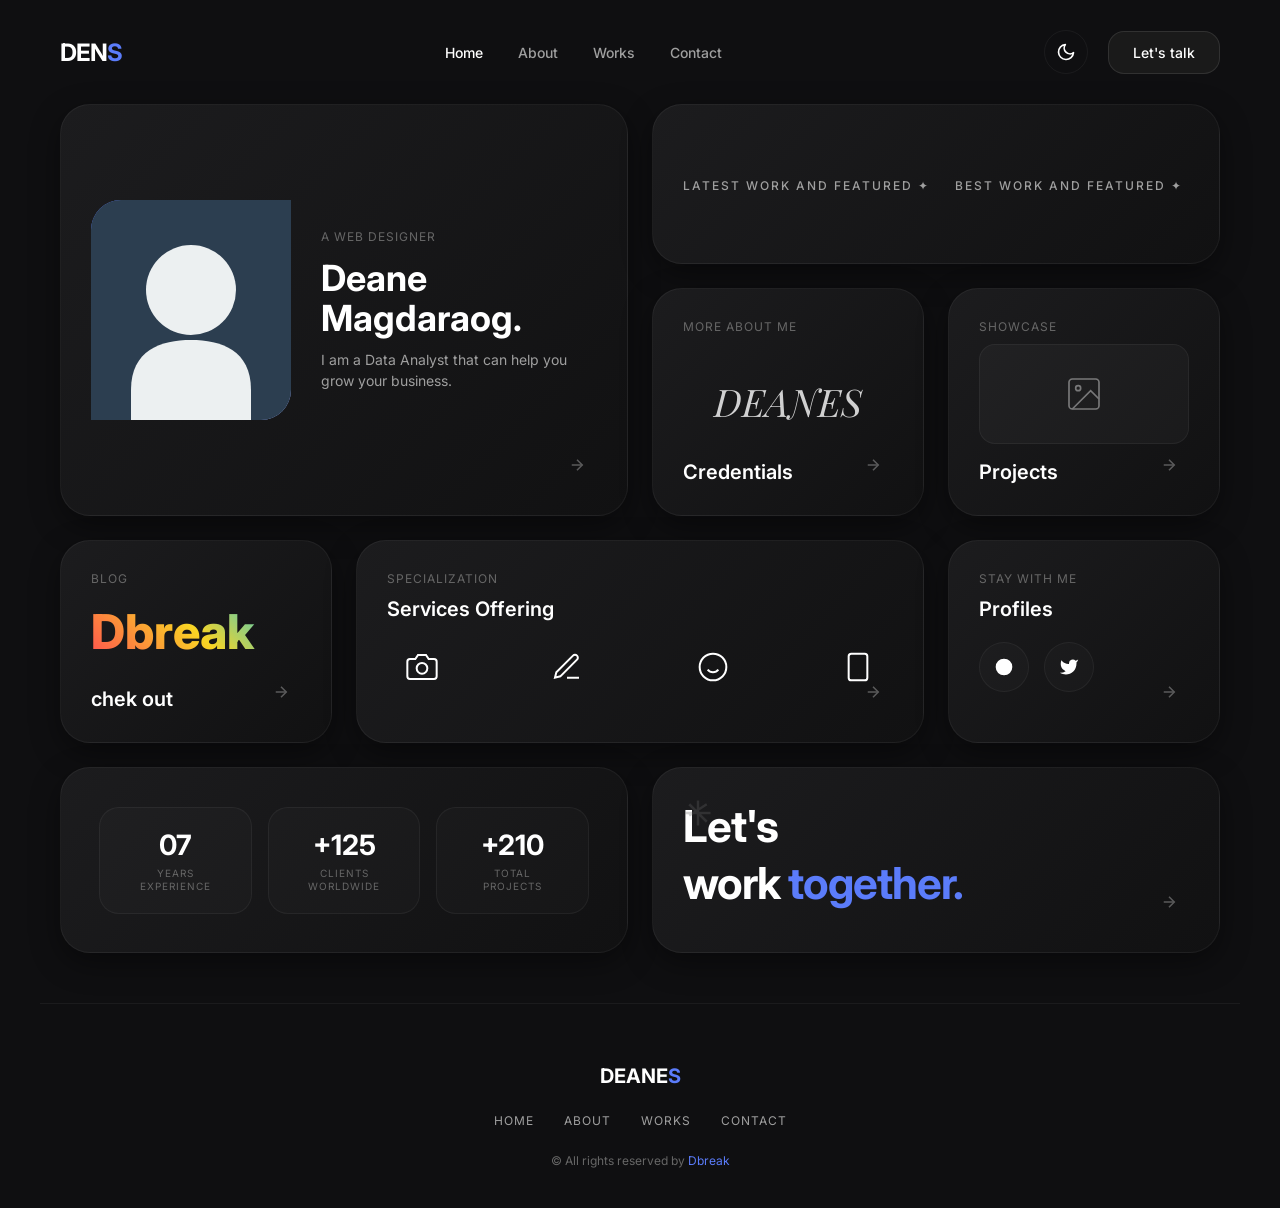
==== commit c1391ac2: "Update index.html" ====
--- a/index.html
+++ b/index.html
@@ -1,327 +1,734 @@
 <!DOCTYPE html>
 <html lang="en">
 <head>
-  <meta charset="UTF-8">
-  <meta name="viewport" content="width=device-width, initial-scale=1.0">
-  <title>Deanes Portfolio</title>
-  
-  <link rel="preconnect" href="https://fonts.googleapis.com">
-  <link rel="preconnect" href="https://fonts.gstatic.com" crossorigin>
-  <link href="https://fonts.googleapis.com/css2?family=Space+Grotesk:wght@300;500;700&display=swap" rel="stylesheet">
-  
-  <style>
-    :root {
-      /* 60-30-10 Rule */
-      --primary-orange: #ff8c00;
-      --bg-dark: #121212;
-      --accent-white: #ffffff;
-      
-      /* Light Theme (Default) */
-      --bg-color: var(--primary-orange);
-      --text-main: var(--bg-dark);
-      --glass-bg: rgba(255, 255, 255, 0.15);
-      --glass-border: rgba(255, 255, 255, 0.25);
-      --glass-highlight: rgba(255, 255, 255, 0.5);
-      --shadow-color: rgba(0, 0, 0, 0.1);
-      --selection-bg: var(--bg-dark);
-      --selection-text: var(--primary-orange);
-    }
-
-    body.night-mode {
-      /* Dark Theme */
-      --bg-color: var(--bg-dark);
-      --text-main: var(--accent-white);
-      --glass-bg: rgba(25, 25, 25, 0.4);
-      --glass-border: rgba(255, 255, 255, 0.08);
-      --glass-highlight: rgba(255, 255, 255, 0.15);
-      --shadow-color: rgba(0, 0, 0, 0.4);
-      --selection-bg: var(--primary-orange);
-      --selection-text: var(--bg-dark);
-    }
-
-    /* Base & Reset */
-    * {
-      margin: 0;
-      padding: 0;
-      box-sizing: border-box;
-      font-family: 'Space Grotesk', sans-serif;
-      -webkit-font-smoothing: antialiased;
-      -moz-osx-font-smoothing: grayscale;
-    }
-
-    html { scroll-behavior: smooth; }
-
-    ::selection {
-      background: var(--selection-bg);
-      color: var(--selection-text);
-    }
-
-    ::-webkit-scrollbar { width: 10px; }
-    ::-webkit-scrollbar-track { background: var(--bg-color); }
-    ::-webkit-scrollbar-thumb { background: var(--glass-border); border-radius: 10px; }
-    ::-webkit-scrollbar-thumb:hover { background: var(--text-main); }
-
-    body {
-      background-color: var(--bg-color);
-      color: var(--text-main);
-      transition: background-color 0.6s cubic-bezier(0.4, 0, 0.2, 1), 
-                  color 0.6s cubic-bezier(0.4, 0, 0.2, 1);
-      overflow-x: hidden;
-    }
-
-    /* --- Top Navigation (Bootstrap Style) --- */
-    .top-nav {
-      position: fixed;
-      top: 0;
-      left: 0;
-      width: 100%;
-      padding: 1rem 5%;
-      display: flex;
-      justify-content: space-between;
-      align-items: center;
-      z-index: 1000;
-      background: var(--glass-bg);
-      backdrop-filter: blur(20px);
-      -webkit-backdrop-filter: blur(20px);
-      border-bottom: 1px solid var(--glass-border);
-      transition: background 0.6s ease, border-color 0.6s ease;
-    }
-
-    .nav-brand {
-      font-weight: 700;
-      font-size: 1.5rem;
-      letter-spacing: -1px;
-      text-decoration: none;
-      color: var(--text-main);
-    }
-
-    .nav-menu {
-      display: flex;
-      align-items: center;
-      gap: 2.5rem;
-    }
-
-    .nav-link {
-      font-weight: 500;
-      text-transform: uppercase;
-      font-size: 0.85rem;
-      letter-spacing: 1.5px;
-      color: var(--text-main);
-      text-decoration: none;
-      position: relative;
-    }
-
-    .nav-link::after {
-      content: '';
-      position: absolute;
-      bottom: -4px; left: 0; width: 100%; height: 2px;
-      background-color: var(--text-main);
-      transform: scaleX(0);
-      transform-origin: right;
-      transition: transform 0.4s cubic-bezier(0.86, 0, 0.07, 1);
-    }
-
-    .nav-link:hover::after {
-      transform: scaleX(1);
-      transform-origin: left;
-    }
-
-    /* --- Theme Toggle Icon --- */
-    .theme-toggle-btn {
-      background: transparent;
-      border: none;
-      color: var(--text-main);
-      cursor: pointer;
-      display: flex;
-      align-items: center;
-      justify-content: center;
-      padding: 0.5rem;
-      border-radius: 50%;
-      transition: transform 0.4s cubic-bezier(0.175, 0.885, 0.32, 1.275), background 0.3s ease;
-    }
-
-    .theme-toggle-btn:hover {
-      background: var(--glass-border);
-      transform: rotate(15deg) scale(1.1);
-    }
-
-    /* CSS logic to swap icons instantly without JS flashing */
-    body.light-mode .icon-sun { display: none; }
-    body.light-mode .icon-moon { display: block; }
-    body.night-mode .icon-sun { display: block; }
-    body.night-mode .icon-moon { display: none; }
-
-    /* --- Hero Section --- */
-    .hero-container {
-      display: flex;
-      align-items: center;
-      justify-content: center;
-      min-height: 100vh;
-      padding: 6rem 2rem 2rem; /* Added top padding to account for fixed nav */
-      position: relative;
-    }
-
-    .hero-image-wrapper {
-      position: relative;
-      transition: transform 0.5s cubic-bezier(0.175, 0.885, 0.32, 1.275);
-      animation: float 6s ease-in-out infinite;
-      z-index: 10;
-    }
-
-    .hero-image-wrapper img {
-      border-radius: 24px;
-      box-shadow: 0 20px 40px var(--shadow-color);
-      max-width: 100%;
-      height: auto;
-    }
-
-    @keyframes float {
-      0% { transform: translateY(0px); }
-      50% { transform: translateY(-10px); }
-      100% { transform: translateY(0px); }
-    }
-
-    .letter-behind {
-      position: absolute;
-      top: 40%;
-      left: 50%;
-      transform: translate(-50%, -50%);
-      font-size: clamp(8rem, 20vw, 15rem);
-      font-weight: 800;
-      color: var(--text-main);
-      z-index: 0;
-      opacity: 0.05;
-      user-select: none;
-      pointer-events: none;
-    }
-
-    /* --- Skills Section --- */
-    .skills-grid {
-      display: grid;
-      grid-template-columns: repeat(auto-fit, minmax(280px, 1fr));
-      gap: 2.5rem;
-      padding: 5rem 10%;
-      max-width: 1400px;
-      margin: 0 auto;
-    }
-
-    .glass-panel {
-      background: var(--glass-bg);
-      backdrop-filter: blur(20px);
-      -webkit-backdrop-filter: blur(20px);
-      border: 1px solid var(--glass-border);
-      border-top: 1px solid var(--glass-highlight);
-      border-left: 1px solid var(--glass-highlight);
-      border-radius: 24px;
-      box-shadow: 0 16px 40px 0 var(--shadow-color);
-      padding: 2.5rem 2rem;
-      transition: transform 0.4s cubic-bezier(0.175, 0.885, 0.32, 1.275),
-                  box-shadow 0.4s ease, border-color 0.4s ease;
-      cursor: pointer;
-    }
-
-    .glass-panel:hover {
-      transform: translateY(-10px) scale(1.03);
-      border-color: var(--text-main);
-      box-shadow: 0 25px 50px 0 var(--shadow-color);
-    }
-
-    .glass-panel h3 {
-      font-size: 1.5rem;
-      margin-bottom: 1rem;
-      text-transform: uppercase;
-    }
-
-    /* --- Footer --- */
-    footer {
-      text-align: center;
-      padding: 3rem 2rem;
-      border-top: 1px solid var(--glass-border);
-      font-size: 0.9rem;
-      opacity: 0.8;
-    }
-
-    /* --- Responsive Mobile Tweaks --- */
-    @media (max-width: 768px) {
-      .nav-link {
-        display: none; /* Hides text links on mobile to keep navbar clean */
-      }
-      .nav-menu {
-        gap: 1rem;
-      }
-    }
-  </style>
+    <meta charset="UTF-8">
+    <meta name="viewport" content="width=device-width, initial-scale=1.0">
+    <title>Deanes Personal Website</title>
+    <link rel="preconnect" href="https://fonts.googleapis.com">
+    <link rel="preconnect" href="https://fonts.gstatic.com" crossorigin>
+    <link href="https://fonts.googleapis.com/css2?family=Inter:wght@300;400;500;600;700&family=Playfair+Display:ital,wght@1,400;1,600&display=swap" rel="stylesheet">
+    
+    <style>
+        /* ==========================================
+           CSS VARIABLES (Theme Control)
+           ========================================== */
+        :root {
+            --bg-main: #0f0f11;
+            --bg-card: linear-gradient(135deg, #1c1c1e, #111112);
+            --border-color: rgba(255, 255, 255, 0.05);
+            --border-hover: rgba(255, 255, 255, 0.12);
+            --text-primary: #ffffff;
+            --text-secondary: #9f9f9f;
+            --text-muted: #666666;
+            --accent-color: #5b7cfa;
+            --card-shadow: rgba(0, 0, 0, 0.4);
+            --transition-speed: 0.3s;
+        }
+
+        /* Light Mode Overrides */
+        [data-theme="light"] {
+            --bg-main: #f0f2f5;
+            --bg-card: linear-gradient(135deg, #ffffff, #f7f8fa);
+            --border-color: rgba(0, 0, 0, 0.06);
+            --border-hover: rgba(0, 0, 0, 0.15);
+            --text-primary: #1a1a1a;
+            --text-secondary: #666666;
+            --text-muted: #999999;
+            --accent-color: #3b59ff;
+            --card-shadow: rgba(0, 0, 0, 0.05);
+        }
+
+        /* ==========================================
+           BASE STYLES
+           ========================================== */
+        * {
+            box-sizing: border-box;
+            margin: 0;
+            padding: 0;
+        }
+
+        body {
+            font-family: 'Inter', sans-serif;
+            background-color: var(--bg-main);
+            color: var(--text-primary);
+            transition: background-color var(--transition-speed) ease, color var(--transition-speed) ease;
+            min-height: 100vh;
+            display: flex;
+            flex-direction: column;
+            justify-content: space-between;
+            overflow-x: hidden;
+        }
+
+        a {
+            text-decoration: none;
+            color: inherit;
+        }
+
+        /* ==========================================
+           HEADER / NAVIGATION
+           ========================================== */
+        header {
+            max-width: 1200px;
+            width: 100%;
+            margin: 0 auto;
+            padding: 30px 20px;
+            display: flex;
+            justify-content: space-between;
+            align-items: center;
+        }
+
+        .logo {
+            font-size: 24px;
+            font-weight: 700;
+            letter-spacing: -1px;
+        }
+
+        nav ul {
+            display: flex;
+            list-style: none;
+            gap: 35px;
+        }
+
+        nav ul li a {
+            font-size: 14px;
+            font-weight: 500;
+            color: var(--text-secondary);
+            transition: color 0.2s ease;
+        }
+
+        nav ul li a:hover, nav ul li a.active {
+            color: var(--text-primary);
+        }
+
+        .header-actions {
+            display: flex;
+            align-items: center;
+            gap: 20px;
+        }
+
+        /* Let's Talk Button */
+        .btn-talk {
+            background-color: #1a1a1a;
+            color: #ffffff;
+            padding: 12px 24px;
+            border-radius: 16px;
+            font-size: 14px;
+            font-weight: 500;
+            border: 1px solid rgba(255, 255, 255, 0.1);
+            transition: background-color 0.2s, transform 0.2s;
+        }
+        [data-theme="light"] .btn-talk {
+            background-color: #ffffff;
+            color: #1a1a1a;
+            border: 1px solid rgba(0, 0, 0, 0.1);
+            box-shadow: 0 4px 12px rgba(0,0,0,0.05);
+        }
+        .btn-talk:hover {
+            transform: translateY(-2px);
+            background-color: var(--text-primary);
+            color: var(--bg-main);
+        }
+
+        /* Theme Switcher Button */
+        .theme-toggle {
+            background: none;
+            border: 1px solid var(--border-color);
+            cursor: pointer;
+            width: 44px;
+            height: 44px;
+            border-radius: 50%;
+            display: flex;
+            align-items: center;
+            justify-content: center;
+            color: var(--text-primary);
+            transition: border-color 0.2s, background-color 0.2s;
+        }
+        .theme-toggle:hover {
+            border-color: var(--border-hover);
+            background-color: rgba(255, 255, 255, 0.02);
+        }
+        [data-theme="light"] .theme-toggle:hover {
+            background-color: rgba(0, 0, 0, 0.02);
+        }
+
+        .theme-toggle .sun-icon { display: none; }
+        .theme-toggle .moon-icon { display: block; }
+        [data-theme="light"] .theme-toggle .sun-icon { display: block; }
+        [data-theme="light"] .theme-toggle .moon-icon { display: none; }
+
+        /* ==========================================
+           MAIN BENTO GRID SYSTEM
+           ========================================== */
+        main {
+            max-width: 1200px;
+            width: 100%;
+            margin: 0 auto;
+            padding: 0 20px 50px 20px;
+        }
+
+        .bento-grid {
+            display: grid;
+            grid-template-columns: repeat(4, 1fr);
+            gap: 24px;
+            grid-auto-rows: minmax(160px, auto);
+        }
+
+        /* Base Card Styling */
+        .card {
+            background: var(--bg-card);
+            border: 1px solid var(--border-color);
+            border-radius: 30px;
+            padding: 30px;
+            position: relative;
+            box-shadow: 0 10px 30px var(--card-shadow);
+            transition: border-color var(--transition-speed), transform var(--transition-speed);
+            display: flex;
+            flex-direction: column;
+            justify-content: space-between;
+            overflow: hidden;
+        }
+        .card:hover {
+            border-color: var(--border-hover);
+            transform: translateY(-2px);
+        }
+
+        /* Tiny section labels inside cards */
+        .card-subtitle {
+            font-size: 12px;
+            text-transform: uppercase;
+            letter-spacing: 1px;
+            color: var(--text-muted);
+            margin-bottom: 10px;
+        }
+
+        .card-title {
+            font-size: 22px;
+            font-weight: 600;
+            line-height: 1.3;
+        }
+
+        /* Action Arrow found in the bottom right corner of layouts */
+        .card-arrow {
+            position: absolute;
+            bottom: 30px;
+            right: 30px;
+            width: 40px;
+            height: 40px;
+            border-radius: 50%;
+            display: flex;
+            align-items: center;
+            justify-content: center;
+            opacity: 0.3;
+            transition: opacity 0.2s, transform 0.2s;
+        }
+        .card:hover .card-arrow {
+            opacity: 1;
+            transform: scale(1.05);
+        }
+        .card-arrow svg {
+            width: 18px;
+            height: 18px;
+            fill: none;
+            stroke: var(--text-primary);
+            stroke-width: 2;
+        }
+
+        /* ==========================================
+           INDIVIDUAL CARD MODIFICATIONS
+           ========================================== */
+        
+        /* Card 1: Profile Card */
+        .profile-card {
+            grid-column: span 2;
+            grid-row: span 2;
+            flex-direction: row;
+            align-items: center;
+            gap: 30px;
+        }
+        .profile-img-wrapper {
+            width: 200px;
+            height: 220px;
+            background: linear-gradient(135deg, var(--accent-color), #a2b4ff);
+            border-radius: 30px 0 30px 0;
+            overflow: hidden;
+            flex-shrink: 0;
+        }
+        .profile-img-wrapper img {
+            width: 100%;
+            height: 100%;
+            object-fit: cover;
+            filter: grayscale(100%);
+            mix-blend-mode: luminosity;
+        }
+        .profile-info {
+            display: flex;
+            flex-direction: column;
+            justify-content: center;
+        }
+        .profile-info h1 {
+            font-size: 36px;
+            font-weight: 700;
+            margin-top: 5px;
+            margin-bottom: 10px;
+            line-height: 1.1;
+        }
+        .profile-info p {
+            font-size: 14px;
+            color: var(--text-secondary);
+            line-height: 1.5;
+        }
+
+        /* Card 2: Marquee Text Ticker Card */
+        .ticker-card {
+            grid-column: span 2;
+            padding: 15px 30px;
+            justify-content: center;
+            background: var(--bg-card);
+        }
+        .ticker-wrap {
+            overflow: hidden;
+            white-space: nowrap;
+            width: 100%;
+        }
+        .ticker-content {
+            display: inline-block;
+            animation: marquee 15s linear infinite;
+            font-size: 12px;
+            font-weight: 500;
+            text-transform: uppercase;
+            letter-spacing: 2px;
+            color: var(--text-secondary);
+        }
+        .ticker-content span {
+            margin-right: 20px;
+        }
+        @keyframes marquee {
+            0% { transform: translate3d(0, 0, 0); }
+            100% { transform: translate3d(-50%, 0, 0); }
+        }
+
+        /* Card 3: Credentials Card */
+        .credentials-card {
+            grid-column: span 1;
+        }
+        .signature-mock {
+            font-family: 'Playfair Display', serif;
+            font-style: italic;
+            font-size: 38px;
+            text-align: center;
+            margin: 20px 0;
+            color: var(--text-primary);
+            opacity: 0.8;
+        }
+
+        /* Card 4: Projects Showcase Card */
+        .projects-card {
+            grid-column: span 1;
+        }
+        .project-img-mock {
+            width: 100%;
+            height: 100px;
+            background-color: rgba(255,255,255,0.03);
+            border: 1px solid var(--border-color);
+            border-radius: 16px;
+            margin-bottom: 15px;
+            display: flex;
+            align-items: center;
+            justify-content: center;
+        }
+        [data-theme="light"] .project-img-mock {
+            background-color: rgba(0,0,0,0.02);
+        }
+
+        /* Card 5: Blog/GFonts Card */
+        .blog-card {
+            grid-column: span 1;
+        }
+        .blog-logo-mock {
+            font-size: 48px;
+            font-weight: 800;
+            background: linear-gradient(45deg, #ff4e50, #f9d423, #00c6ff);
+            -webkit-background-clip: text;
+            -webkit-text-fill-color: transparent;
+            margin-bottom: 20px;
+        }
+
+        /* Card 6: Specialization Services Card */
+        .services-card {
+            grid-column: span 2;
+        }
+        .services-icons {
+            display: flex;
+            justify-content: space-between;
+            align-items: center;
+            margin-top: 20px;
+            margin-bottom: 20px;
+            padding: 0 10px;
+        }
+        .service-icon-box {
+            width: 50px;
+            height: 50px;
+            display: flex;
+            align-items: center;
+            justify-content: center;
+            color: var(--text-primary);
+        }
+        .service-icon-box svg {
+            width: 32px;
+            height: 32px;
+            stroke: currentColor;
+            fill: none;
+            stroke-width: 1.5;
+        }
+
+        /* Card 7: Profiles/Socials Card */
+        .profiles-card {
+            grid-column: span 1;
+        }
+        .social-row {
+            display: flex;
+            gap: 15px;
+            margin: 20px 0;
+        }
+        .social-btn {
+            width: 50px;
+            height: 50px;
+            border-radius: 50%;
+            border: 1px solid var(--border-color);
+            display: flex;
+            align-items: center;
+            justify-content: center;
+            background: rgba(255,255,255,0.02);
+            transition: background 0.2s, border-color 0.2s;
+        }
+        [data-theme="light"] .social-btn {
+            background: #ffffff;
+        }
+        .social-btn:hover {
+            background: var(--text-primary);
+            color: var(--bg-main);
+            border-color: var(--text-primary);
+        }
+        .social-btn svg {
+            width: 20px;
+            height: 20px;
+            fill: currentColor;
+        }
+
+        /* Card 8: Analytics/Stats Card */
+        .stats-card {
+            grid-column: span 2;
+            flex-direction: row;
+            justify-content: space-around;
+            align-items: center;
+            padding: 30px;
+        }
+        .stat-item {
+            text-align: center;
+            background: rgba(255,255,255,0.02);
+            border: 1px solid var(--border-color);
+            padding: 20px;
+            border-radius: 20px;
+            flex: 1;
+            margin: 0 8px;
+            box-shadow: inset 0 0 12px rgba(255,255,255,0.01);
+        }
+        [data-theme="light"] .stat-item {
+            background: #ffffff;
+        }
+        .stat-number {
+            font-size: 28px;
+            font-weight: 700;
+            margin-bottom: 5px;
+        }
+        .stat-label {
+            font-size: 10px;
+            text-transform: uppercase;
+            letter-spacing: 1px;
+            color: var(--text-muted);
+            line-height: 1.3;
+        }
+
+        /* Card 9: Call-to-Action Card */
+        .cta-card {
+            grid-column: span 2;
+            justify-content: flex-end;
+        }
+        .cta-card .card-title {
+            font-size: 44px;
+            font-weight: 700;
+            max-width: 350px;
+            margin-bottom: 10px;
+            letter-spacing: -1px;
+        }
+        .cta-card .card-title span {
+            color: var(--accent-color);
+        }
+        .cta-card .sparkle-icon {
+            position: absolute;
+            top: 30px;
+            left: 30px;
+            opacity: 0.3;
+        }
+
+        /* ==========================================
+           FOOTER STYLES
+           ========================================== */
+        footer {
+            max-width: 1200px;
+            width: 100%;
+            margin: 0 auto;
+            padding: 60px 20px 40px 20px;
+            display: flex;
+            flex-direction: column;
+            align-items: center;
+            gap: 25px;
+            border-top: 1px solid var(--border-color);
+        }
+        .footer-logo {
+            font-size: 20px;
+            font-weight: 700;
+        }
+        .footer-nav {
+            display: flex;
+            gap: 30px;
+            list-style: none;
+            font-size: 12px;
+            text-transform: uppercase;
+            letter-spacing: 1px;
+        }
+        .footer-nav a {
+            color: var(--text-secondary);
+            transition: color 0.2s;
+        }
+        .footer-nav a:hover {
+            color: var(--text-primary);
+        }
+        .copyright {
+            font-size: 12px;
+            color: var(--text-muted);
+        }
+        .copyright span {
+            color: var(--accent-color);
+        }
+
+        /* ==========================================
+           RESPONSIVE MEDIA QUERIES
+           ========================================== */
+        @media (max-width: 1024px) {
+            .bento-grid {
+                grid-template-columns: repeat(2, 1fr);
+            }
+            .profile-card, .ticker-card, .services-card, .stats-card, .cta-card {
+                grid-column: span 2;
+            }
+            .credentials-card, .projects-card, .blog-card, .profiles-card {
+                grid-column: span 1;
+            }
+        }
+
+        @media (max-width: 680px) {
+            header {
+                flex-direction: column;
+                gap: 20px;
+            }
+            .bento-grid {
+                grid-template-columns: 1fr;
+                gap: 16px;
+            }
+            .profile-card, .ticker-card, .services-card, .stats-card, .cta-card,
+            .credentials-card, .projects-card, .blog-card, .profiles-card {
+                grid-column: span 1;
+            }
+            .profile-card {
+                flex-direction: column;
+                align-items: flex-start;
+            }
+            .profile-img-wrapper {
+                width: 100%;
+                height: 250px;
+            }
+            .stats-card {
+                flex-direction: column;
+                gap: 15px;
+            }
+            .stat-item {
+                width: 100%;
+                margin: 0;
+            }
+            .cta-card .card-title {
+                font-size: 32px;
+            }
+        }
+    </style>
 </head>
-<body class="light-mode">
-
-  <nav class="top-nav">
-    <a href="#" class="nav-brand">SB.</a>
-    
-    <div class="nav-menu">
-      <a href="#" class="nav-link">Github</a>
-      <a href="#" class="nav-link">LinkedIn</a>
-      <a href="#" class="nav-link">Behance</a>
-      
-      <button class="theme-toggle-btn" id="mode-toggle" aria-label="Toggle Night Mode">
-        <svg class="icon-moon" xmlns="http://www.w3.org/2000/svg" width="22" height="22" viewBox="0 0 24 24" fill="none" stroke="currentColor" stroke-width="2" stroke-linecap="round" stroke-linejoin="round">
-          <path d="M21 12.79A9 9 0 1 1 11.21 3 7 7 0 0 0 21 12.79z"></path>
-        </svg>
-        <svg class="icon-sun" xmlns="http://www.w3.org/2000/svg" width="22" height="22" viewBox="0 0 24 24" fill="none" stroke="currentColor" stroke-width="2" stroke-linecap="round" stroke-linejoin="round">
-          <circle cx="12" cy="12" r="5"></circle>
-          <line x1="12" y1="1" x2="12" y2="3"></line>
-          <line x1="12" y1="21" x2="12" y2="23"></line>
-          <line x1="4.22" y1="4.22" x2="5.64" y2="5.64"></line>
-          <line x1="18.36" y1="18.36" x2="19.78" y2="19.78"></line>
-          <line x1="1" y1="12" x2="3" y2="12"></line>
-          <line x1="21" y1="12" x2="23" y2="12"></line>
-          <line x1="4.22" y1="19.78" x2="5.64" y2="18.36"></line>
-          <line x1="18.36" y1="5.64" x2="19.78" y2="4.22"></line>
-        </svg>
-      </button>
-    </div>
-  </nav>
-
-  <main>
-    <section class="hero-container">
-      <div class="letter-behind">DESIGN</div>
-      <div class="hero-image-wrapper">
-        <img src="https://images.unsplash.com/photo-1618005182384-a83a8bd57fbe?q=80&w=600&auto=format&fit=crop" alt="Abstract modern art placeholder">
-      </div>
-    </section>
-
-    <section class="skills-grid">
-      <div class="glass-panel">
-        <h3>Design</h3>
-        <p>Expertise in digital interface & visual design. Crafting experiences with minimal aesthetics and maximum utility.</p>
-      </div>
-      
-      <div class="glass-panel">
-        <h3>Code</h3>
-        <p>Developing responsive layouts and fluid interactions utilizing modern HTML, CSS, JavaScript, and dynamic frameworks.</p>
-      </div>
-      
-      <div class="glass-panel">
-        <h3>Strategy</h3>
-        <p>An analytic and collaborative approach to solving complex design problems with high-impact, sustainable solutions.</p>
-      </div>
-    </section>
-  </main>
-
-  <footer>
-    <p>© 2026 Deanes . Crafted with passion.</p>
-  </footer>
-
-  <script>
-    // Theme Toggle Logic
-    const body = document.body;
-    const modeToggleBtn = document.getElementById('mode-toggle');
-
-    modeToggleBtn.addEventListener('click', () => {
-      // Toggle both classes to ensure the CSS targeted display block/none works instantly
-      body.classList.toggle('night-mode');
-      body.classList.toggle('light-mode');
-    });
-  </script>
-
+<body data-theme="dark">
+
+    <header>
+        <div class="logo">DEN<span style="color: var(--accent-color);">S</span></div>
+        <nav>
+            <ul>
+                <li><a href="#" class="active">Home</a></li>
+                <li><a href="#">About</a></li>
+                <li><a href="#">Works</a></li>
+                <li><a href="#">Contact</a></li>
+            </ul>
+        </nav>
+        <div class="header-actions">
+            <button class="theme-toggle" id="themeToggle" aria-label="Toggle Theme">
+                <svg class="moon-icon" width="20" height="20" viewBox="0 0 24 24" fill="none" stroke="currentColor" stroke-width="2" stroke-linecap="round" stroke-linejoin="round"><path d="M21 12.79A9 9 0 1 1 11.21 3 7 7 0 0 0 21 12.79z"></path></svg>
+                <svg class="sun-icon" width="20" height="20" viewBox="0 0 24 24" fill="none" stroke="currentColor" stroke-width="2" stroke-linecap="round" stroke-linejoin="round"><circle cx="12" cy="12" r="5"></circle><line x1="12" y1="1" x2="12" y2="3"></line><line x1="12" y1="21" x2="12" y2="23"></line><line x1="4.22" y1="4.22" x2="5.64" y2="5.64"></line><line x1="18.36" y1="18.36" x2="19.78" y2="19.78"></line><line x1="1" y1="12" x2="3" y2="12"></line><line x1="21" y1="12" x2="23" y2="12"></line><line x1="4.22" y1="19.78" x2="5.64" y2="18.36"></line><line x1="18.36" y1="4.22" x2="19.78" y2="5.64"></line></svg>
+            </button>
+            <a href="#" class="btn-talk">Let's talk</a>
+        </div>
+    </header>
+
+    <main>
+        <section class="bento-grid">
+            
+            <div class="card profile-card">
+                <div class="profile-img-wrapper">
+                    <svg width="100%" height="100%" viewBox="0 0 200 220" style="background:#2c3e50;"><circle cx="100" cy="90" r="45" fill="#ecf0f1"/><path d="M40 190C40 150 70 140 100 140C130 140 160 150 160 190V220H40V190Z" fill="#ecf0f1"/></svg>
+                </div>
+                <div class="profile-info">
+                    <span class="card-subtitle">A Web Designer</span>
+                    <h1>Deane<br>Magdaraog.</h1>
+                    <p>I am a Data Analyst that can help you grow your business.</p>
+                </div>
+                <div class="card-arrow">
+                    <svg viewBox="0 0 24 24"><line x1="5" y1="12" x2="19" y2="12"></line><polyline points="12 5 19 12 12 19"></polyline></svg>
+                </div>
+            </div>
+
+            <div class="card ticker-card">
+                <div class="ticker-wrap">
+                    <div class="ticker-content">
+                        <span>LATEST WORK AND FEATURED ✦ </span>
+                        <span>BEST WORK AND FEATURED ✦ </span>
+                        <span>LATEST WORK AND FEATURED ✦ </span>
+                        <span>BEST WORK AND FEATURED ✦ </span>
+                    </div>
+                </div>
+            </div>
+
+            <div class="card credentials-card">
+                <span class="card-subtitle">More About Me</span>
+                <div class="signature-mock">DEANES</div>
+                <div class="card-title" style="font-size: 20px;">Credentials</div>
+                <div class="card-arrow">
+                    <svg viewBox="0 0 24 24"><line x1="5" y1="12" x2="19" y2="12"></line><polyline points="12 5 19 12 12 19"></polyline></svg>
+                </div>
+            </div>
+
+            <div class="card projects-card">
+                <span class="card-subtitle">Showcase</span>
+                <div class="project-img-mock">
+                    <svg width="40" height="40" viewBox="0 0 24 24" fill="none" stroke="currentColor" stroke-width="1" opacity="0.4"><rect x="3" y="3" width="18" height="18" rx="2" ry="2"></rect><circle cx="8.5" cy="8.5" r="1.5"></circle><polyline points="21 15 16 10 5 21"></polyline></svg>
+                </div>
+                <div class="card-title" style="font-size: 20px;">Projects</div>
+                <div class="card-arrow">
+                    <svg viewBox="0 0 24 24"><line x1="5" y1="12" x2="19" y2="12"></line><polyline points="12 5 19 12 12 19"></polyline></svg>
+                </div>
+            </div>
+
+            <div class="card blog-card">
+                <span class="card-subtitle">Blog</span>
+                <div class="blog-logo-mock">Dbreak</div>
+                <div class="card-title" style="font-size: 20px;">chek out</div>
+                <div class="card-arrow">
+                    <svg viewBox="0 0 24 24"><line x1="5" y1="12" x2="19" y2="12"></line><polyline points="12 5 19 12 12 19"></polyline></svg>
+                </div>
+            </div>
+
+            <div class="card services-card">
+                <span class="card-subtitle">Specialization</span>
+                <div class="card-title" style="font-size: 20px;">Services Offering</div>
+                <div class="services-icons">
+                    <div class="service-icon-box">
+                        <svg viewBox="0 0 24 24"><path d="M23 19a2 2 0 0 1-2 2H3a2 2 0 0 1-2-2V8a2 2 0 0 1 2-2h4l2-3h6l2 3h4a2 2 0 0 1 2 2z"></path><circle cx="12" cy="13" r="4"></circle></svg>
+                    </div>
+                    <div class="service-icon-box">
+                        <svg viewBox="0 0 24 24"><path d="M12 20h9"></path><path d="M16.5 3.5a2.121 2.121 0 0 1 3 3L7 19l-4 1 1-4L16.5 3.5z"></path></svg>
+                    </div>
+                    <div class="service-icon-box">
+                        <svg viewBox="0 0 24 24"><circle cx="12" cy="12" r="10"></circle><path d="M8 14s1.5 2 4 2 4-2 4-2"></path><line x1="9" y1="9" x2="9.01" y2="9"></line><line x1="15" y1="9" x2="15.01" y2="9"></line></svg>
+                    </div>
+                    <div class="service-icon-box">
+                        <svg viewBox="0 0 24 24"><rect x="5" y="2" width="14" height="20" rx="2" ry="2"></rect><line x1="12" y1="18" x2="12.01" y2="18"></line></svg>
+                    </div>
+                </div>
+                <div class="card-arrow">
+                    <svg viewBox="0 0 24 24"><line x1="5" y1="12" x2="19" y2="12"></line><polyline points="12 5 19 12 12 19"></polyline></svg>
+                </div>
+            </div>
+
+            <div class="card profiles-card">
+                <span class="card-subtitle">Stay With Me</span>
+                <div class="card-title" style="font-size: 20px;">Profiles</div>
+                <div class="social-row">
+                    <a href="#" class="social-btn" aria-label="Dribbble">
+                        <svg viewBox="0 0 24 24"><circle cx="12" cy="12" r="10"></circle><path d="M8.56 2.75c4.37 6.03 6.02 9.42 8.03 17.72m2.54-15.38c-3.72 4.35-8.94 5.66-16.88 5.85m19.5 1.9c-3.5-.49-11.05 1-11.6 8.56"></path></svg>
+                    </a>
+                    <a href="#" class="social-btn" aria-label="Twitter">
+                        <svg viewBox="0 0 24 24"><path d="M23 3a10.9 10.9 0 0 1-3.14 1.53 4.48 4.48 0 0 0-7.86 3v1A10.66 10.66 0 0 1 3 4s-4 9 5 13a11.64 11.64 0 0 1-7 2c9 5 20 0 20-11.5a4.5 4.5 0 0 0-.08-.83A7.72 7.72 0 0 0 23 3z"></path></svg>
+                    </a>
+                </div>
+                <div class="card-arrow">
+                    <svg viewBox="0 0 24 24"><line x1="5" y1="12" x2="19" y2="12"></line><polyline points="12 5 19 12 12 19"></polyline></svg>
+                </div>
+            </div>
+
+            <div class="card stats-card">
+                <div class="stat-item">
+                    <div class="stat-number">07</div>
+                    <div class="stat-label">Years<br>Experience</div>
+                </div>
+                <div class="stat-item">
+                    <div class="stat-number">+125</div>
+                    <div class="stat-label">Clients<br>Worldwide</div>
+                </div>
+                <div class="stat-item">
+                    <div class="stat-number">+210</div>
+                    <div class="stat-label">Total<br>Projects</div>
+                </div>
+            </div>
+
+            <div class="card cta-card">
+                <svg class="sparkle-icon" width="30" height="30" viewBox="0 0 24 24" fill="none" stroke="var(--text-muted)" stroke-width="2"><path d="M12 2v20M2 12h20M5 5l14 14M19 5L5 14"></path></svg>
+                <div class="card-title">Let's<br>work <span>together.</span></div>
+                <div class="card-arrow">
+                    <svg viewBox="0 0 24 24"><line x1="5" y1="12" x2="19" y2="12"></line><polyline points="12 5 19 12 12 19"></polyline></svg>
+                </div>
+            </div>
+
+        </section>
+    </main>
+
+    <footer>
+        <div class="footer-logo">DEANE<span style="color: var(--accent-color);">S</span></div>
+        <ul class="footer-nav">
+            <li><a href="#">Home</a></li>
+            <li><a href="#">About</a></li>
+            <li><a href="#">Works</a></li>
+            <li><a href="#">Contact</a></li>
+        </ul>
+        <div class="copyright">
+            © All rights reserved by <span>Dbreak</span>
+        </div>
+    </footer>
+
+    <script>
+        const themeToggle = document.getElementById('themeToggle');
+        const body = document.body;
+
+        themeToggle.addEventListener('click', () => {
+            const currentTheme = body.getAttribute('data-theme');
+            if (currentTheme === 'dark') {
+                body.setAttribute('data-theme', 'light');
+            } else {
+                body.setAttribute('data-theme', 'dark');
+            }
+        });
+    </script>
 </body>
 </html>
